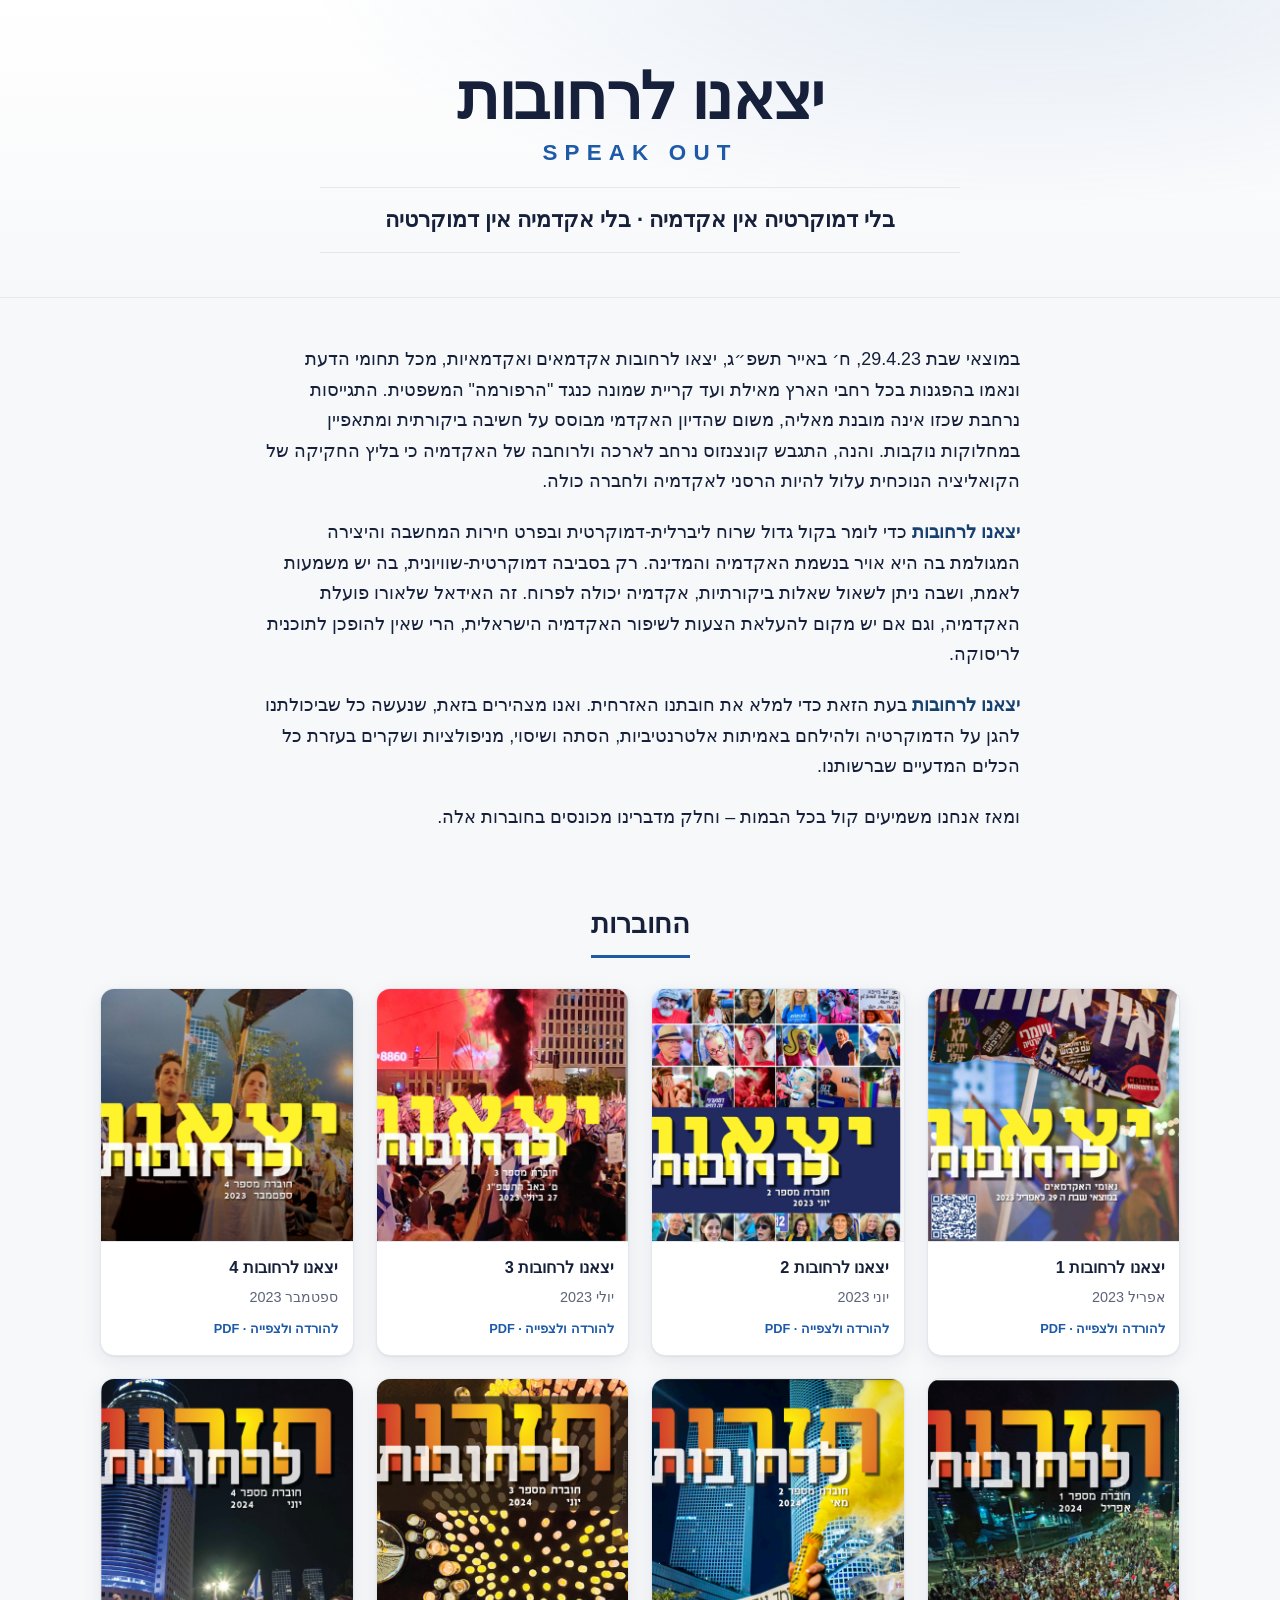
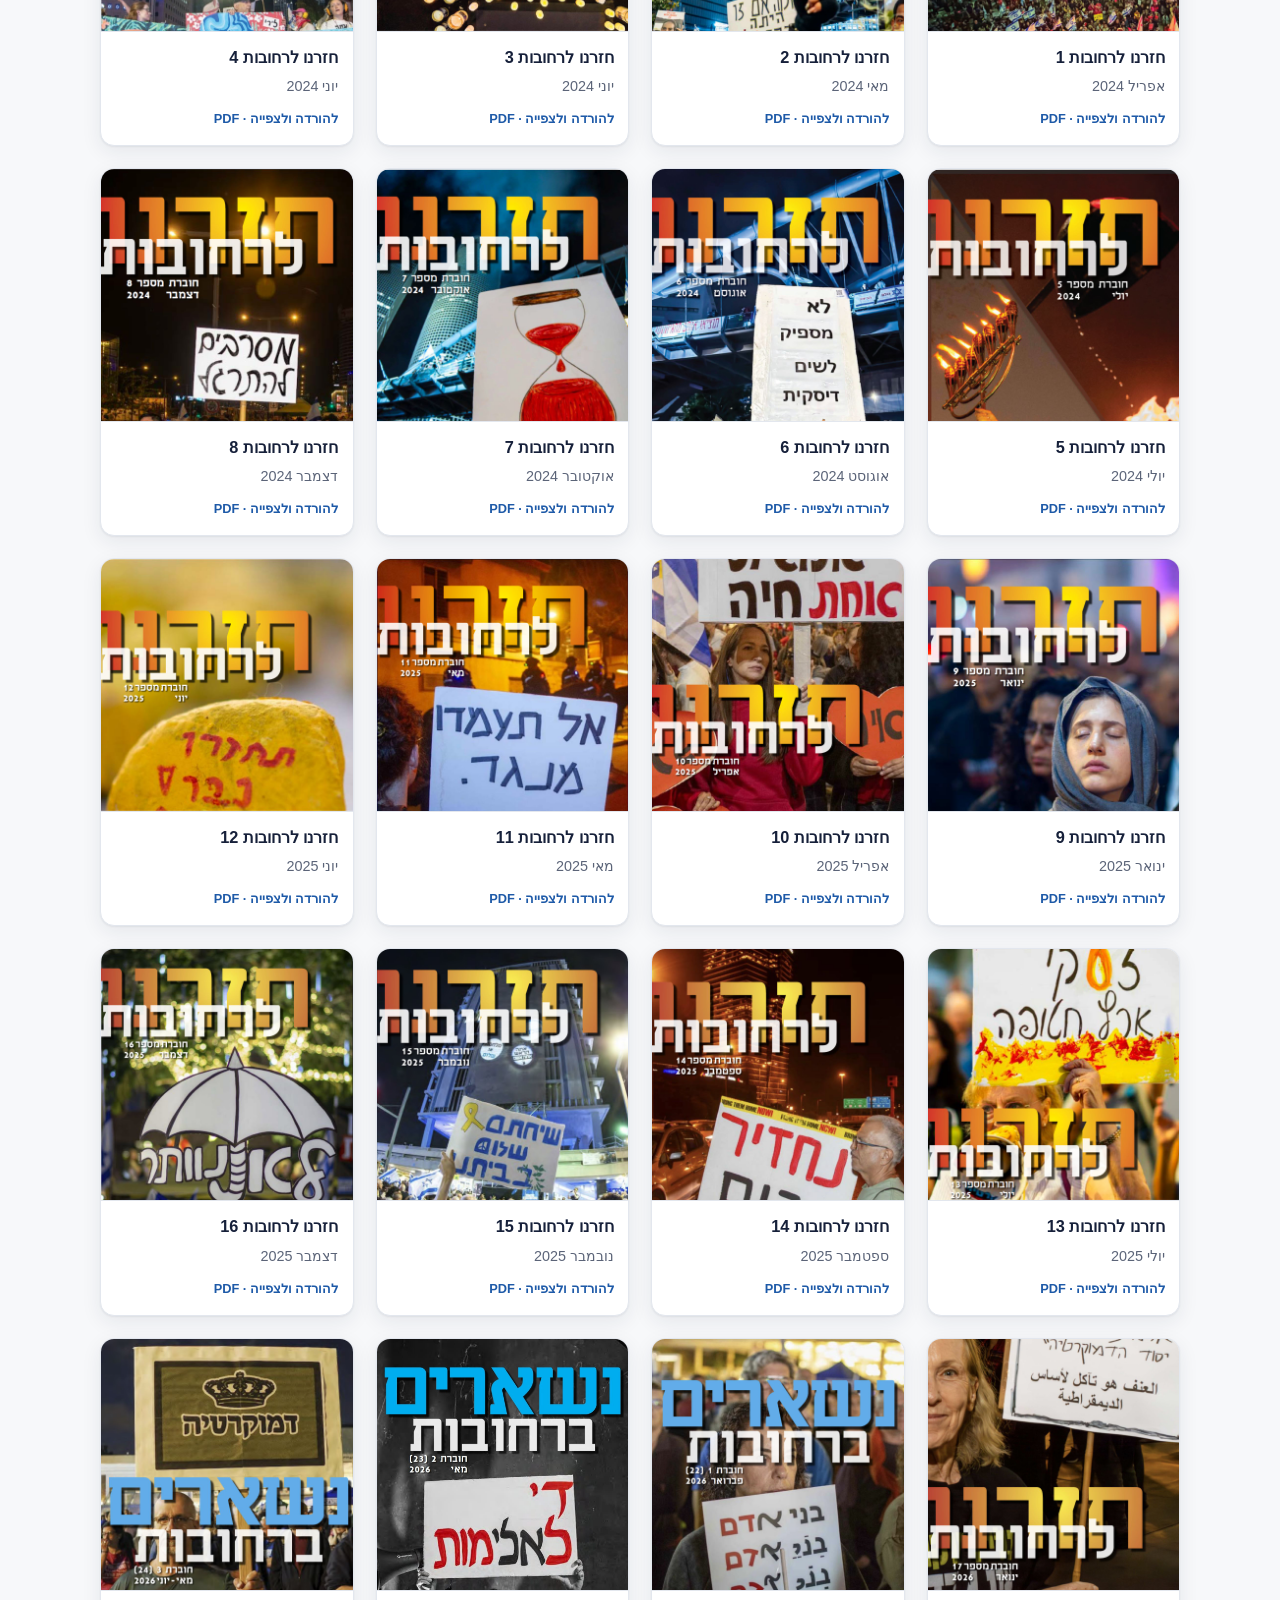
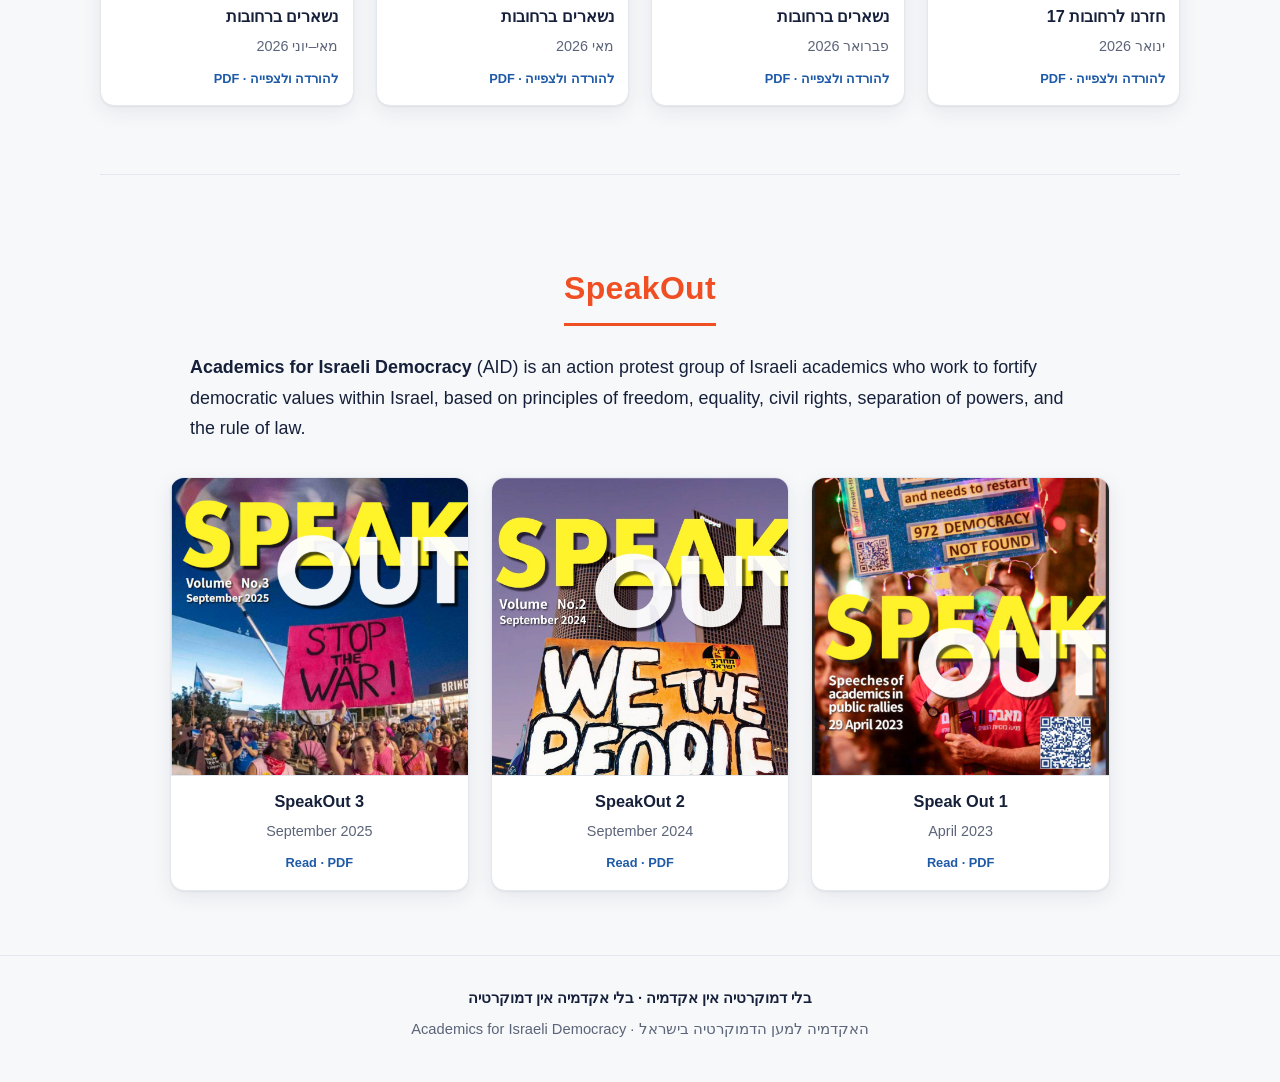
==== index.html @ 0a117fe9 "Move English SpeakOut editions into their own section The 3 English editions (SpeakOut 1/2/3) were m" ====
<!DOCTYPE html>
<html lang="he" dir="rtl">
<head>
<meta charset="utf-8">
<meta name="viewport" content="width=device-width, initial-scale=1">
<title>יצאנו לרחובות | SPEAK OUT</title>
<meta name="description" content="יצאנו לרחובות | SPEAK OUT — אוסף החוברות של האקדמיה למען הדמוקרטיה בישראל. אקדמאיות ואקדמאים מכל תחומי הדעת בהגנה על הדמוקרטיה.">
<meta property="og:title" content="יצאנו לרחובות | SPEAK OUT">
<meta property="og:description" content="אוסף החוברות של האקדמיה למען הדמוקרטיה בישראל.">
<meta property="og:type" content="website">
<link rel="icon" href="data:image/svg+xml,%3Csvg xmlns='http://www.w3.org/2000/svg' viewBox='0 0 100 100'%3E%3Crect width='100' height='100' rx='20' fill='%231e5aa8'/%3E%3Ctext x='50' y='72' font-size='60' text-anchor='middle' fill='white' font-family='Arial'%3E%D7%99%3C/text%3E%3C/svg%3E">
<link rel="stylesheet" href="styles.css">
</head>
<body>

  <header class="hero">
    <div class="wrap">
      <h1>יצאנו לרחובות<span class="en">SPEAK OUT</span></h1>
      <p class="motto">בלי דמוקרטיה אין אקדמיה&nbsp;·&nbsp;בלי אקדמיה אין דמוקרטיה</p>
    </div>
  </header>

  <main class="wrap">

    <section class="intro">
      <div class="col">
        <p>במוצאי שבת 29.4.23, ח׳ באייר תשפ״ג, יצאו לרחובות אקדמאים ואקדמאיות, מכל תחומי הדעת ונאמו בהפגנות בכל רחבי הארץ מאילת ועד קריית שמונה כנגד "הרפורמה" המשפטית. התגייסות נרחבת שכזו אינה מובנת מאליה, משום שהדיון האקדמי מבוסס על חשיבה ביקורתית ומתאפיין במחלוקות נוקבות. והנה, התגבש קונצנזוס נרחב לארכה ולרוחבה של האקדמיה כי בליץ החקיקה של הקואליציה הנוכחית עלול להיות הרסני לאקדמיה ולחברה כולה.</p>
        <p><strong>יצאנו לרחובות</strong> כדי לומר בקול גדול שרוח ליברלית-דמוקרטית ובפרט חירות המחשבה והיצירה המגולמת בה היא אויר בנשמת האקדמיה והמדינה. רק בסביבה דמוקרטית-שוויונית, בה יש משמעות לאמת, ושבה ניתן לשאול שאלות ביקורתיות, אקדמיה יכולה לפרוח. זה האידאל שלאורו פועלת האקדמיה, וגם אם יש מקום להעלאת הצעות לשיפור האקדמיה הישראלית, הרי שאין להופכן לתוכנית לריסוקה.</p>
        <p><strong>יצאנו לרחובות</strong> בעת הזאת כדי למלא את חובתנו האזרחית. ואנו מצהירים בזאת, שנעשה כל שביכולתנו להגן על הדמוקרטיה ולהילחם באמיתות אלטרנטיביות, הסתה ושיסוי, מניפולציות ושקרים בעזרת כל הכלים המדעיים שברשותנו.</p>
        <p>ומאז אנחנו משמיעים קול בכל הבמות – וחלק מדברינו מכונסים בחוברות אלה.</p>
      </div>
    </section>

    <div class="section-head"><h2>החוברות</h2></div>

    <section class="gallery">
      <a class="card" href="assets/pdfs/01.pdf" target="_blank" rel="noopener" aria-label="פתיחת החוברת יצאנו לרחובות 1 (אפריל 2023) בפורמט PDF">
        <img src="assets/covers/01.jpg" alt="יצאנו לרחובות 1 – אפריל 2023" loading="lazy" width="1024" height="1024">
        <div class="meta">
          <div class="title">יצאנו לרחובות 1</div>
          <div class="date">אפריל 2023</div>
          <span class="pdf-tag">להורדה ולצפייה · PDF</span>
        </div>
      </a>
      <a class="card" href="assets/pdfs/03.pdf" target="_blank" rel="noopener" aria-label="פתיחת החוברת יצאנו לרחובות 2 (יוני 2023) בפורמט PDF">
        <img src="assets/covers/03.jpg" alt="יצאנו לרחובות 2 – יוני 2023" loading="lazy" width="1024" height="1024">
        <div class="meta">
          <div class="title">יצאנו לרחובות 2</div>
          <div class="date">יוני 2023</div>
          <span class="pdf-tag">להורדה ולצפייה · PDF</span>
        </div>
      </a>
      <a class="card" href="assets/pdfs/04.pdf" target="_blank" rel="noopener" aria-label="פתיחת החוברת יצאנו לרחובות 3 (יולי 2023) בפורמט PDF">
        <img src="assets/covers/04.jpg" alt="יצאנו לרחובות 3 – יולי 2023" loading="lazy" width="1024" height="1024">
        <div class="meta">
          <div class="title">יצאנו לרחובות 3</div>
          <div class="date">יולי 2023</div>
          <span class="pdf-tag">להורדה ולצפייה · PDF</span>
        </div>
      </a>
      <a class="card" href="assets/pdfs/05.pdf" target="_blank" rel="noopener" aria-label="פתיחת החוברת יצאנו לרחובות 4 (ספטמבר 2023) בפורמט PDF">
        <img src="assets/covers/05.jpg" alt="יצאנו לרחובות 4 – ספטמבר 2023" loading="lazy" width="1024" height="1024">
        <div class="meta">
          <div class="title">יצאנו לרחובות 4</div>
          <div class="date">ספטמבר 2023</div>
          <span class="pdf-tag">להורדה ולצפייה · PDF</span>
        </div>
      </a>
      <a class="card" href="assets/pdfs/06.pdf" target="_blank" rel="noopener" aria-label="פתיחת החוברת חזרנו לרחובות 1 (אפריל 2024) בפורמט PDF">
        <img src="assets/covers/06.jpg" alt="חזרנו לרחובות 1 – אפריל 2024" loading="lazy" width="1024" height="1024">
        <div class="meta">
          <div class="title">חזרנו לרחובות 1</div>
          <div class="date">אפריל 2024</div>
          <span class="pdf-tag">להורדה ולצפייה · PDF</span>
        </div>
      </a>
      <a class="card" href="assets/pdfs/07.pdf" target="_blank" rel="noopener" aria-label="פתיחת החוברת חזרנו לרחובות 2 (מאי 2024) בפורמט PDF">
        <img src="assets/covers/07.jpg" alt="חזרנו לרחובות 2 – מאי 2024" loading="lazy" width="1024" height="1024">
        <div class="meta">
          <div class="title">חזרנו לרחובות 2</div>
          <div class="date">מאי 2024</div>
          <span class="pdf-tag">להורדה ולצפייה · PDF</span>
        </div>
      </a>
      <a class="card" href="assets/pdfs/08.pdf" target="_blank" rel="noopener" aria-label="פתיחת החוברת חזרנו לרחובות 3 (יוני 2024) בפורמט PDF">
        <img src="assets/covers/08.jpg" alt="חזרנו לרחובות 3 – יוני 2024" loading="lazy" width="1024" height="1024">
        <div class="meta">
          <div class="title">חזרנו לרחובות 3</div>
          <div class="date">יוני 2024</div>
          <span class="pdf-tag">להורדה ולצפייה · PDF</span>
        </div>
      </a>
      <a class="card" href="assets/pdfs/09.pdf" target="_blank" rel="noopener" aria-label="פתיחת החוברת חזרנו לרחובות 4 (יוני 2024) בפורמט PDF">
        <img src="assets/covers/09.jpg" alt="חזרנו לרחובות 4 – יוני 2024" loading="lazy" width="1024" height="1024">
        <div class="meta">
          <div class="title">חזרנו לרחובות 4</div>
          <div class="date">יוני 2024</div>
          <span class="pdf-tag">להורדה ולצפייה · PDF</span>
        </div>
      </a>
      <a class="card" href="assets/pdfs/10.pdf" target="_blank" rel="noopener" aria-label="פתיחת החוברת חזרנו לרחובות 5 (יולי 2024) בפורמט PDF">
        <img src="assets/covers/10.jpg" alt="חזרנו לרחובות 5 – יולי 2024" loading="lazy" width="1024" height="1024">
        <div class="meta">
          <div class="title">חזרנו לרחובות 5</div>
          <div class="date">יולי 2024</div>
          <span class="pdf-tag">להורדה ולצפייה · PDF</span>
        </div>
      </a>
      <a class="card" href="assets/pdfs/11.pdf" target="_blank" rel="noopener" aria-label="פתיחת החוברת חזרנו לרחובות 6 (אוגוסט 2024) בפורמט PDF">
        <img src="assets/covers/11.jpg" alt="חזרנו לרחובות 6 – אוגוסט 2024" loading="lazy" width="1024" height="1024">
        <div class="meta">
          <div class="title">חזרנו לרחובות 6</div>
          <div class="date">אוגוסט 2024</div>
          <span class="pdf-tag">להורדה ולצפייה · PDF</span>
        </div>
      </a>
      <a class="card" href="assets/pdfs/13.pdf" target="_blank" rel="noopener" aria-label="פתיחת החוברת חזרנו לרחובות 7 (אוקטובר 2024) בפורמט PDF">
        <img src="assets/covers/13.jpg" alt="חזרנו לרחובות 7 – אוקטובר 2024" loading="lazy" width="1024" height="1024">
        <div class="meta">
          <div class="title">חזרנו לרחובות 7</div>
          <div class="date">אוקטובר 2024</div>
          <span class="pdf-tag">להורדה ולצפייה · PDF</span>
        </div>
      </a>
      <a class="card" href="assets/pdfs/14.pdf" target="_blank" rel="noopener" aria-label="פתיחת החוברת חזרנו לרחובות 8 (דצמבר 2024) בפורמט PDF">
        <img src="assets/covers/14.jpg" alt="חזרנו לרחובות 8 – דצמבר 2024" loading="lazy" width="1024" height="1024">
        <div class="meta">
          <div class="title">חזרנו לרחובות 8</div>
          <div class="date">דצמבר 2024</div>
          <span class="pdf-tag">להורדה ולצפייה · PDF</span>
        </div>
      </a>
      <a class="card" href="assets/pdfs/15.pdf" target="_blank" rel="noopener" aria-label="פתיחת החוברת חזרנו לרחובות 9 (ינואר 2025) בפורמט PDF">
        <img src="assets/covers/15.jpg" alt="חזרנו לרחובות 9 – ינואר 2025" loading="lazy" width="1024" height="1024">
        <div class="meta">
          <div class="title">חזרנו לרחובות 9</div>
          <div class="date">ינואר 2025</div>
          <span class="pdf-tag">להורדה ולצפייה · PDF</span>
        </div>
      </a>
      <a class="card" href="assets/pdfs/16.pdf" target="_blank" rel="noopener" aria-label="פתיחת החוברת חזרנו לרחובות 10 (אפריל 2025) בפורמט PDF">
        <img src="assets/covers/16.jpg" alt="חזרנו לרחובות 10 – אפריל 2025" loading="lazy" width="1024" height="1024">
        <div class="meta">
          <div class="title">חזרנו לרחובות 10</div>
          <div class="date">אפריל 2025</div>
          <span class="pdf-tag">להורדה ולצפייה · PDF</span>
        </div>
      </a>
      <a class="card" href="assets/pdfs/17.pdf" target="_blank" rel="noopener" aria-label="פתיחת החוברת חזרנו לרחובות 11 (מאי 2025) בפורמט PDF">
        <img src="assets/covers/17.jpg" alt="חזרנו לרחובות 11 – מאי 2025" loading="lazy" width="1024" height="1024">
        <div class="meta">
          <div class="title">חזרנו לרחובות 11</div>
          <div class="date">מאי 2025</div>
          <span class="pdf-tag">להורדה ולצפייה · PDF</span>
        </div>
      </a>
      <a class="card" href="assets/pdfs/18.pdf" target="_blank" rel="noopener" aria-label="פתיחת החוברת חזרנו לרחובות 12 (יוני 2025) בפורמט PDF">
        <img src="assets/covers/18.jpg" alt="חזרנו לרחובות 12 – יוני 2025" loading="lazy" width="1024" height="1024">
        <div class="meta">
          <div class="title">חזרנו לרחובות 12</div>
          <div class="date">יוני 2025</div>
          <span class="pdf-tag">להורדה ולצפייה · PDF</span>
        </div>
      </a>
      <a class="card" href="assets/pdfs/19.pdf" target="_blank" rel="noopener" aria-label="פתיחת החוברת חזרנו לרחובות 13 (יולי 2025) בפורמט PDF">
        <img src="assets/covers/19.jpg" alt="חזרנו לרחובות 13 – יולי 2025" loading="lazy" width="1024" height="1024">
        <div class="meta">
          <div class="title">חזרנו לרחובות 13</div>
          <div class="date">יולי 2025</div>
          <span class="pdf-tag">להורדה ולצפייה · PDF</span>
        </div>
      </a>
      <a class="card" href="assets/pdfs/21.pdf" target="_blank" rel="noopener" aria-label="פתיחת החוברת חזרנו לרחובות 14 (ספטמבר 2025) בפורמט PDF">
        <img src="assets/covers/21.jpg" alt="חזרנו לרחובות 14 – ספטמבר 2025" loading="lazy" width="1024" height="1024">
        <div class="meta">
          <div class="title">חזרנו לרחובות 14</div>
          <div class="date">ספטמבר 2025</div>
          <span class="pdf-tag">להורדה ולצפייה · PDF</span>
        </div>
      </a>
      <a class="card" href="assets/pdfs/22.pdf" target="_blank" rel="noopener" aria-label="פתיחת החוברת חזרנו לרחובות 15 (נובמבר 2025) בפורמט PDF">
        <img src="assets/covers/22.jpg" alt="חזרנו לרחובות 15 – נובמבר 2025" loading="lazy" width="1024" height="1024">
        <div class="meta">
          <div class="title">חזרנו לרחובות 15</div>
          <div class="date">נובמבר 2025</div>
          <span class="pdf-tag">להורדה ולצפייה · PDF</span>
        </div>
      </a>
      <a class="card" href="assets/pdfs/23.pdf" target="_blank" rel="noopener" aria-label="פתיחת החוברת חזרנו לרחובות 16 (דצמבר 2025) בפורמט PDF">
        <img src="assets/covers/23.jpg" alt="חזרנו לרחובות 16 – דצמבר 2025" loading="lazy" width="1024" height="1024">
        <div class="meta">
          <div class="title">חזרנו לרחובות 16</div>
          <div class="date">דצמבר 2025</div>
          <span class="pdf-tag">להורדה ולצפייה · PDF</span>
        </div>
      </a>
      <a class="card" href="assets/pdfs/24.pdf" target="_blank" rel="noopener" aria-label="פתיחת החוברת חזרנו לרחובות 17 (ינואר 2026) בפורמט PDF">
        <img src="assets/covers/24.jpg" alt="חזרנו לרחובות 17 – ינואר 2026" loading="lazy" width="1024" height="1024">
        <div class="meta">
          <div class="title">חזרנו לרחובות 17</div>
          <div class="date">ינואר 2026</div>
          <span class="pdf-tag">להורדה ולצפייה · PDF</span>
        </div>
      </a>
      <a class="card" href="assets/pdfs/25.pdf" target="_blank" rel="noopener" aria-label="פתיחת החוברת נשארים ברחובות (פברואר 2026) בפורמט PDF">
        <img src="assets/covers/25.jpg" alt="נשארים ברחובות – פברואר 2026" loading="lazy" width="1024" height="1024">
        <div class="meta">
          <div class="title">נשארים ברחובות</div>
          <div class="date">פברואר 2026</div>
          <span class="pdf-tag">להורדה ולצפייה · PDF</span>
        </div>
      </a>
      <a class="card" href="assets/pdfs/26.pdf" target="_blank" rel="noopener" aria-label="פתיחת החוברת נשארים ברחובות (מאי 2026) בפורמט PDF">
        <img src="assets/covers/26.jpg" alt="נשארים ברחובות – מאי 2026" loading="lazy" width="1024" height="1024">
        <div class="meta">
          <div class="title">נשארים ברחובות</div>
          <div class="date">מאי 2026</div>
          <span class="pdf-tag">להורדה ולצפייה · PDF</span>
        </div>
      </a>
      <a class="card" href="assets/pdfs/27.pdf" target="_blank" rel="noopener" aria-label="פתיחת החוברת נשארים ברחובות (מאי–יוני 2026) בפורמט PDF">
        <img src="assets/covers/27.jpg" alt="נשארים ברחובות – מאי–יוני 2026" loading="lazy" width="1024" height="1024">
        <div class="meta">
          <div class="title">נשארים ברחובות</div>
          <div class="date">מאי–יוני 2026</div>
          <span class="pdf-tag">להורדה ולצפייה · PDF</span>
        </div>
      </a>
    </section>

    <section class="speakout" dir="ltr">
      <div class="section-head sp-head"><h2>SpeakOut</h2></div>
      <p class="sp-desc"><strong>Academics for Israeli Democracy</strong> (AID) is an action protest group of Israeli academics who work to fortify democratic values within Israel, based on principles of freedom, equality, civil rights, separation of powers, and the rule of law.</p>
      <div class="gallery sp-gallery">
      <a class="card sp-card" href="assets/pdfs/20.pdf" target="_blank" rel="noopener" aria-label="Open SpeakOut 3 (September 2025) PDF">
        <img src="assets/covers/20.jpg" alt="SpeakOut 3 – September 2025" loading="lazy" width="1024" height="1024">
        <div class="meta">
          <div class="title">SpeakOut 3</div>
          <div class="date">September 2025</div>
          <span class="pdf-tag">Read · PDF</span>
        </div>
      </a>
      <a class="card sp-card" href="assets/pdfs/12.pdf" target="_blank" rel="noopener" aria-label="Open SpeakOut 2 (September 2024) PDF">
        <img src="assets/covers/12.jpg" alt="SpeakOut 2 – September 2024" loading="lazy" width="1024" height="1024">
        <div class="meta">
          <div class="title">SpeakOut 2</div>
          <div class="date">September 2024</div>
          <span class="pdf-tag">Read · PDF</span>
        </div>
      </a>
      <a class="card sp-card" href="assets/pdfs/02.pdf" target="_blank" rel="noopener" aria-label="Open Speak Out 1 (April 2023) PDF">
        <img src="assets/covers/02.jpg" alt="Speak Out 1 – April 2023" loading="lazy" width="1024" height="1024">
        <div class="meta">
          <div class="title">Speak Out 1</div>
          <div class="date">April 2023</div>
          <span class="pdf-tag">Read · PDF</span>
        </div>
      </a>
      </div>
    </section>

  </main>

  <footer>
    <div class="wrap">
      <div class="fmotto">בלי דמוקרטיה אין אקדמיה&nbsp;·&nbsp;בלי אקדמיה אין דמוקרטיה</div>
      <div>האקדמיה למען הדמוקרטיה בישראל · Academics for Israeli Democracy</div>
    </div>
  </footer>

</body>
</html>
---- styles.css ----
:root {
  --bg: #f7f8fa;
  --surface: #ffffff;
  --text: #16203a;
  --muted: #5b6478;
  --accent: #1e5aa8;
  --accent-dark: #16406f;
  --border: #e3e7ee;
  --shadow: 0 1px 2px rgba(22, 32, 58, .06), 0 6px 20px rgba(22, 32, 58, .08);
  --shadow-hover: 0 4px 10px rgba(22, 32, 58, .12), 0 16px 40px rgba(22, 32, 58, .18);
  --maxw: 1120px;
}

@media (prefers-color-scheme: dark) {
  :root {
    --bg: #0e1320;
    --surface: #161d2e;
    --text: #e8ecf4;
    --muted: #9aa3b8;
    --accent: #5b9be8;
    --accent-dark: #3f7fca;
    --border: #26304a;
    --shadow: 0 1px 2px rgba(0, 0, 0, .3), 0 6px 20px rgba(0, 0, 0, .35);
    --shadow-hover: 0 4px 10px rgba(0, 0, 0, .4), 0 16px 40px rgba(0, 0, 0, .5);
  }
}

* { box-sizing: border-box; }

html { scroll-behavior: smooth; }

body {
  margin: 0;
  background: var(--bg);
  color: var(--text);
  font-family: "Assistant", "Heebo", "Rubik", "Segoe UI", "Arial Hebrew", Arial, sans-serif;
  line-height: 1.7;
  -webkit-font-smoothing: antialiased;
  text-rendering: optimizeLegibility;
}

.wrap { max-width: var(--maxw); margin: 0 auto; padding: 0 20px; }

/* ---------- Header ---------- */
.hero {
  background:
    radial-gradient(1200px 400px at 80% -10%, rgba(30, 90, 168, .12), transparent 60%),
    linear-gradient(180deg, var(--surface), var(--bg));
  border-bottom: 1px solid var(--border);
  padding: 64px 0 44px;
  text-align: center;
}
.hero h1 {
  margin: 0;
  font-size: clamp(2.4rem, 6vw, 4rem);
  font-weight: 800;
  letter-spacing: -0.02em;
  line-height: 1.05;
}
.hero .en {
  display: block;
  font-size: clamp(1rem, 2.4vw, 1.4rem);
  font-weight: 700;
  letter-spacing: 0.32em;
  color: var(--accent);
  margin-top: 10px;
  direction: ltr;
}
.motto {
  margin: 22px auto 0;
  max-width: 640px;
  font-size: clamp(1.05rem, 2.6vw, 1.35rem);
  font-weight: 700;
  color: var(--text);
  border-top: 1px solid var(--border);
  border-bottom: 1px solid var(--border);
  padding: 14px 0;
}

/* ---------- Intro ---------- */
.intro { padding: 46px 0 8px; }
.intro .col { max-width: 760px; margin: 0 auto; }
.intro p { margin: 0 0 1.15em; font-size: 1.12rem; }
.intro p strong { color: var(--accent-dark); }

/* ---------- Section heading ---------- */
.section-head {
  text-align: center;
  margin: 40px 0 26px;
}
.section-head h2 {
  display: inline-block;
  margin: 0;
  font-size: 1.7rem;
  font-weight: 800;
  padding-bottom: 8px;
  border-bottom: 3px solid var(--accent);
}

/* ---------- Gallery ---------- */
.gallery {
  display: grid;
  grid-template-columns: repeat(auto-fill, minmax(200px, 1fr));
  gap: 22px;
  padding: 4px 0 8px;
}
.card {
  display: flex;
  flex-direction: column;
  background: var(--surface);
  border: 1px solid var(--border);
  border-radius: 14px;
  overflow: hidden;
  box-shadow: var(--shadow);
  text-decoration: none;
  color: inherit;
  transition: transform .18s ease, box-shadow .18s ease, border-color .18s ease;
}
.card:hover, .card:focus-visible {
  transform: translateY(-4px);
  box-shadow: var(--shadow-hover);
  border-color: var(--accent);
  outline: none;
}
.card:focus-visible { outline: 3px solid var(--accent); outline-offset: 2px; }
.card img {
  width: 100%;
  height: auto;
  display: block;
  aspect-ratio: 1 / 1;
  object-fit: cover;
  background: var(--bg);
}
.card .meta {
  padding: 12px 14px 14px;
  border-top: 1px solid var(--border);
}
.card .title { font-weight: 700; font-size: 1.02rem; }
.card .date { color: var(--muted); font-size: .9rem; margin-top: 3px; }
.card .pdf-tag {
  display: inline-flex;
  align-items: center;
  gap: 5px;
  margin-top: 9px;
  font-size: .8rem;
  font-weight: 700;
  color: var(--accent);
}

/* ---------- SpeakOut (English) section ---------- */
.speakout {
  margin: 60px 0 10px;
  padding-top: 46px;
  border-top: 1px solid var(--border);
}
.sp-head h2 {
  border-bottom-color: #f04e23;
  color: #f04e23;
  font-size: 2rem;
  letter-spacing: 0.01em;
}
.sp-desc {
  max-width: 900px;
  margin: 0 auto 30px;
  font-size: 1.12rem;
  color: var(--text);
  text-align: left;
}
.sp-desc strong { font-weight: 800; }
.sp-gallery {
  grid-template-columns: repeat(auto-fit, minmax(240px, 1fr));
  max-width: 940px;
  margin: 0 auto;
}
.sp-card .meta { text-align: center; }
.sp-card .pdf-tag { justify-content: center; width: 100%; }

/* ---------- Footer ---------- */
footer {
  margin-top: 56px;
  padding: 30px 0 40px;
  border-top: 1px solid var(--border);
  text-align: center;
  color: var(--muted);
  font-size: .92rem;
}
footer .fmotto { font-weight: 700; color: var(--text); margin-bottom: 6px; }

@media (max-width: 520px) {
  .gallery { grid-template-columns: repeat(auto-fill, minmax(150px, 1fr)); gap: 16px; }
  .hero { padding: 46px 0 34px; }
  .about { padding: 24px 20px; }
}
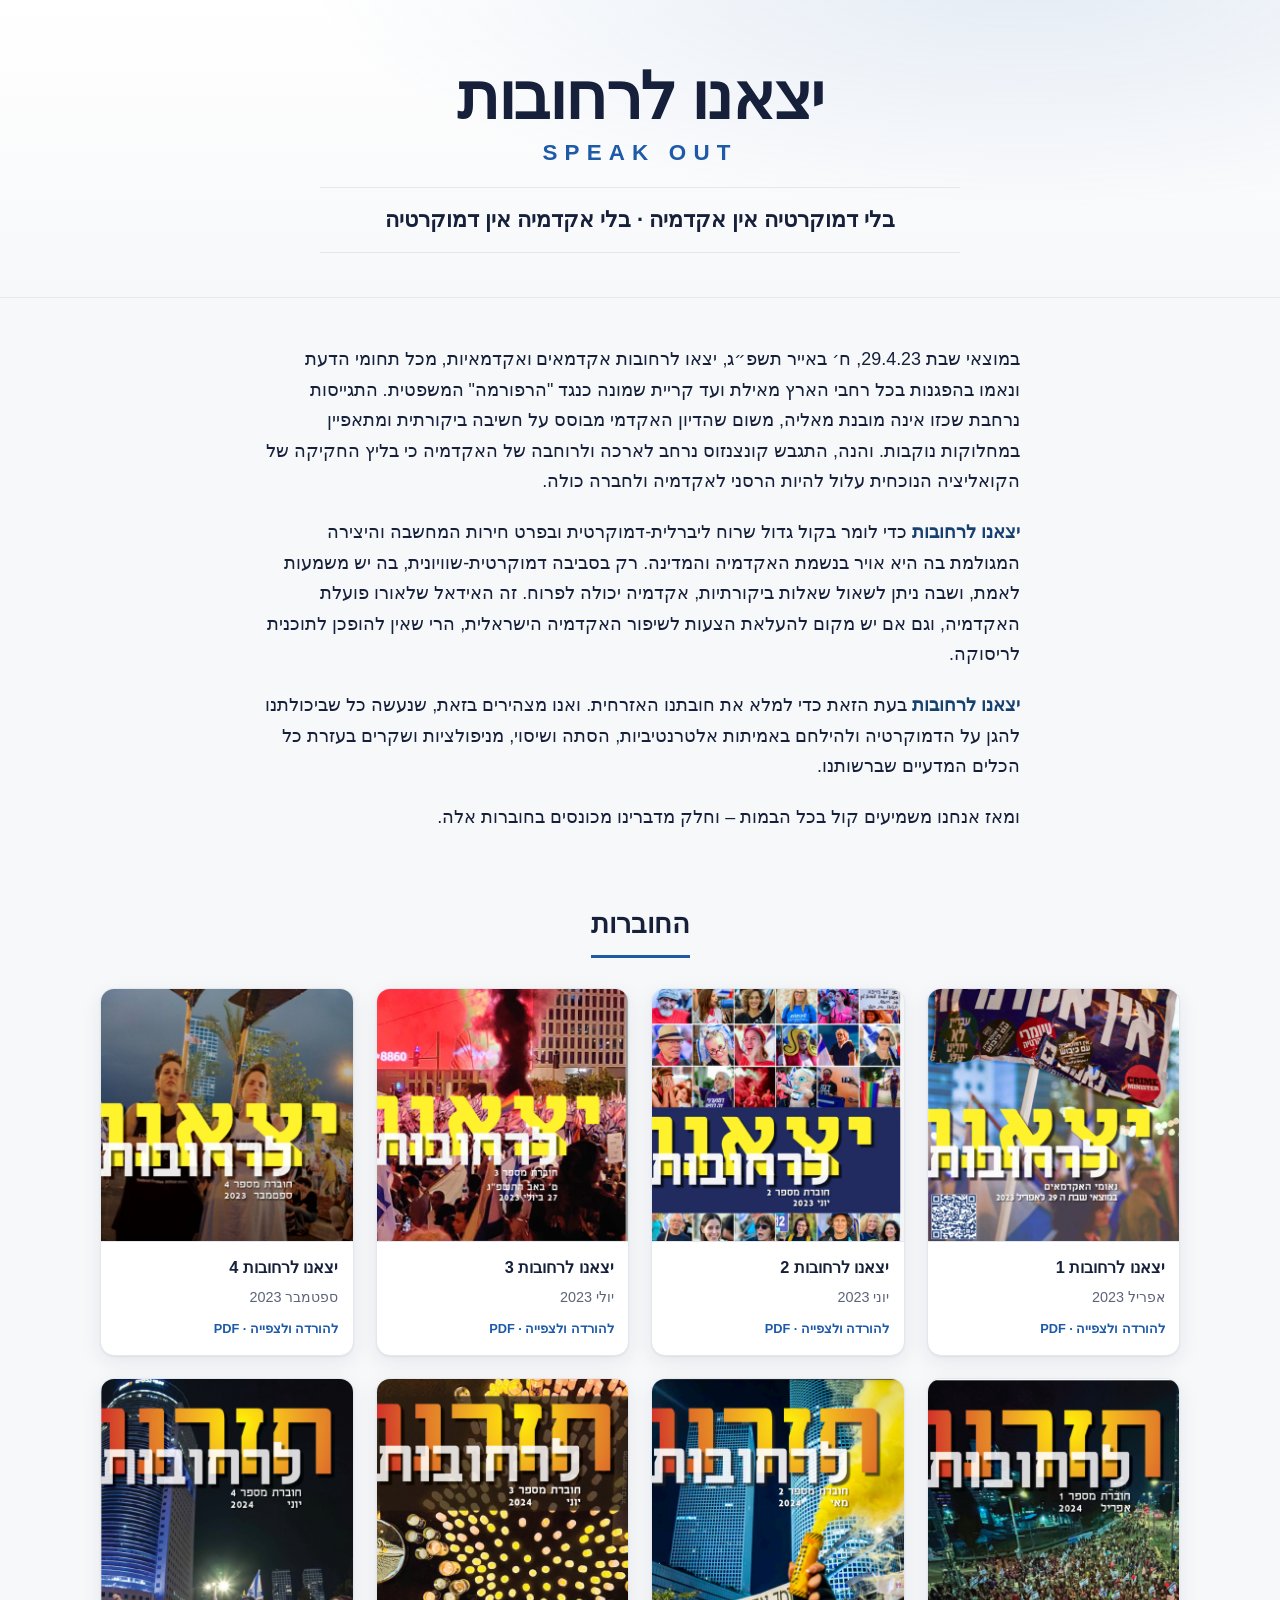
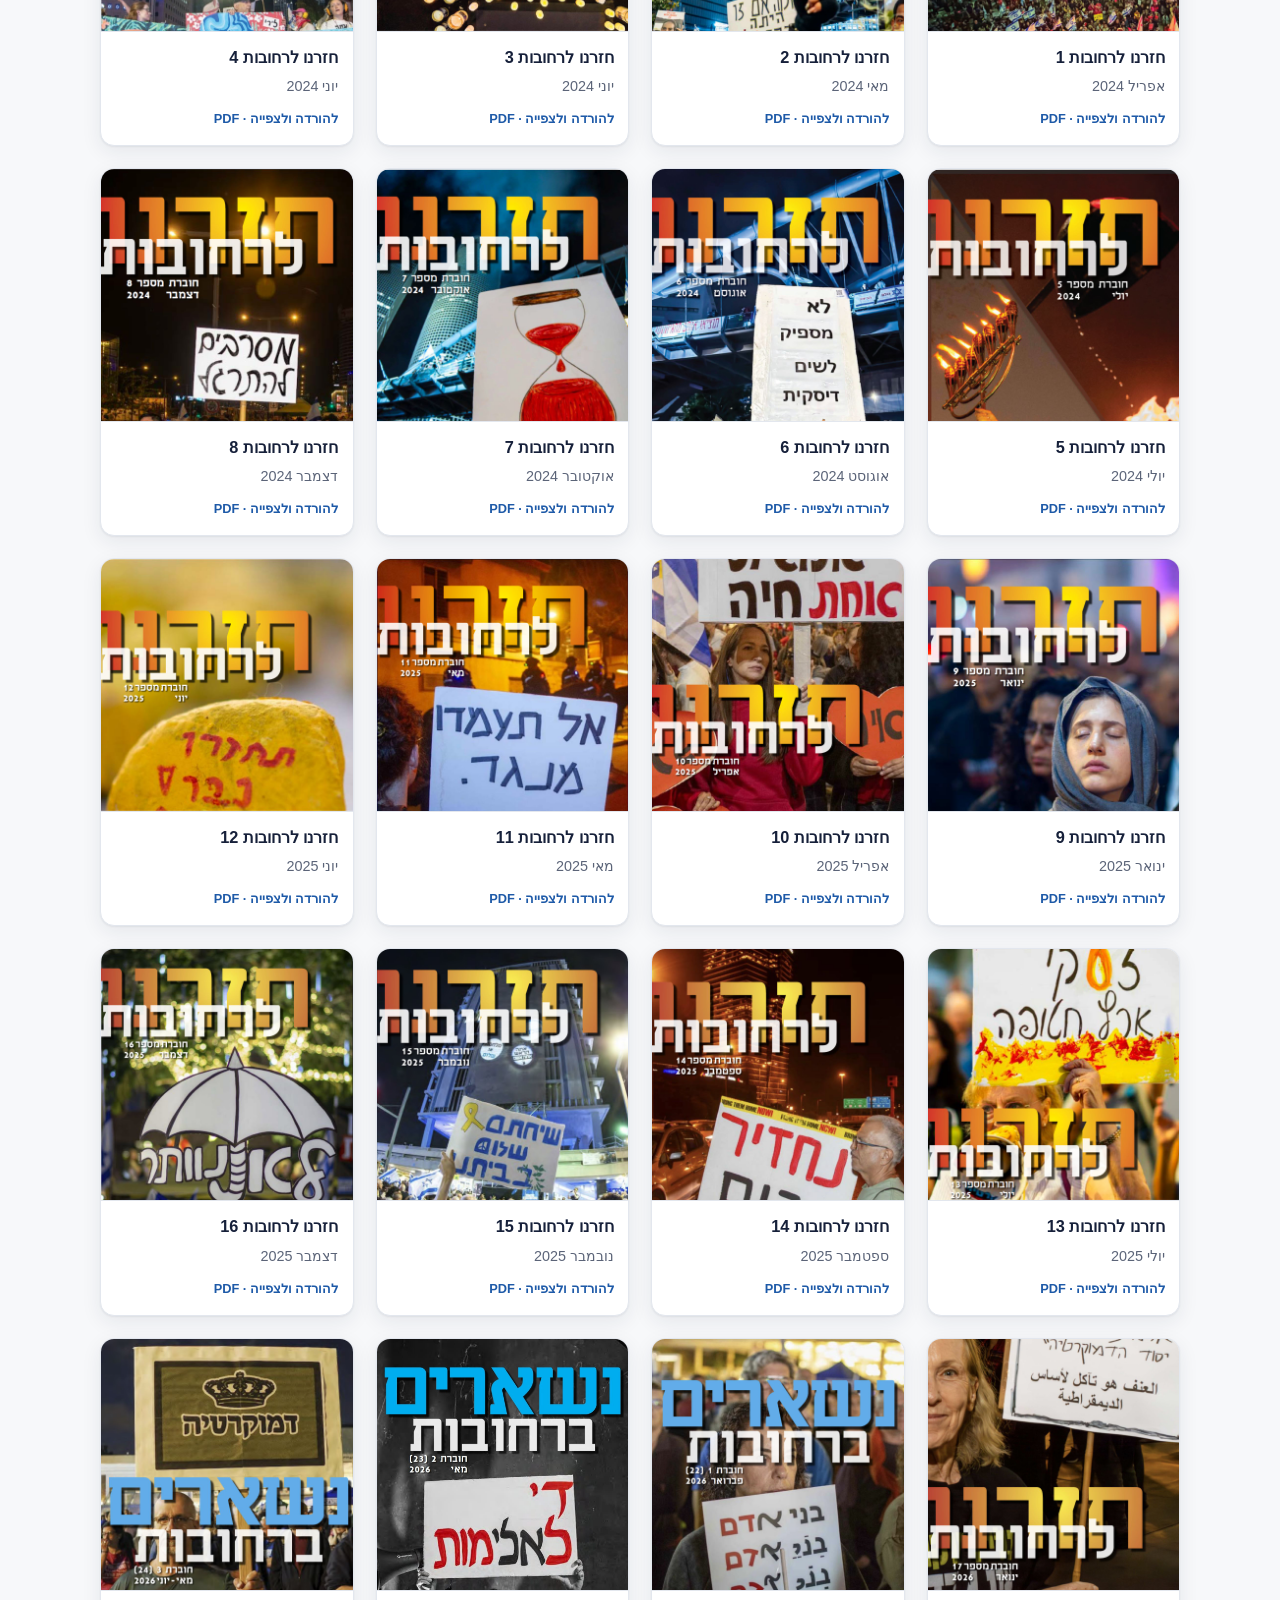
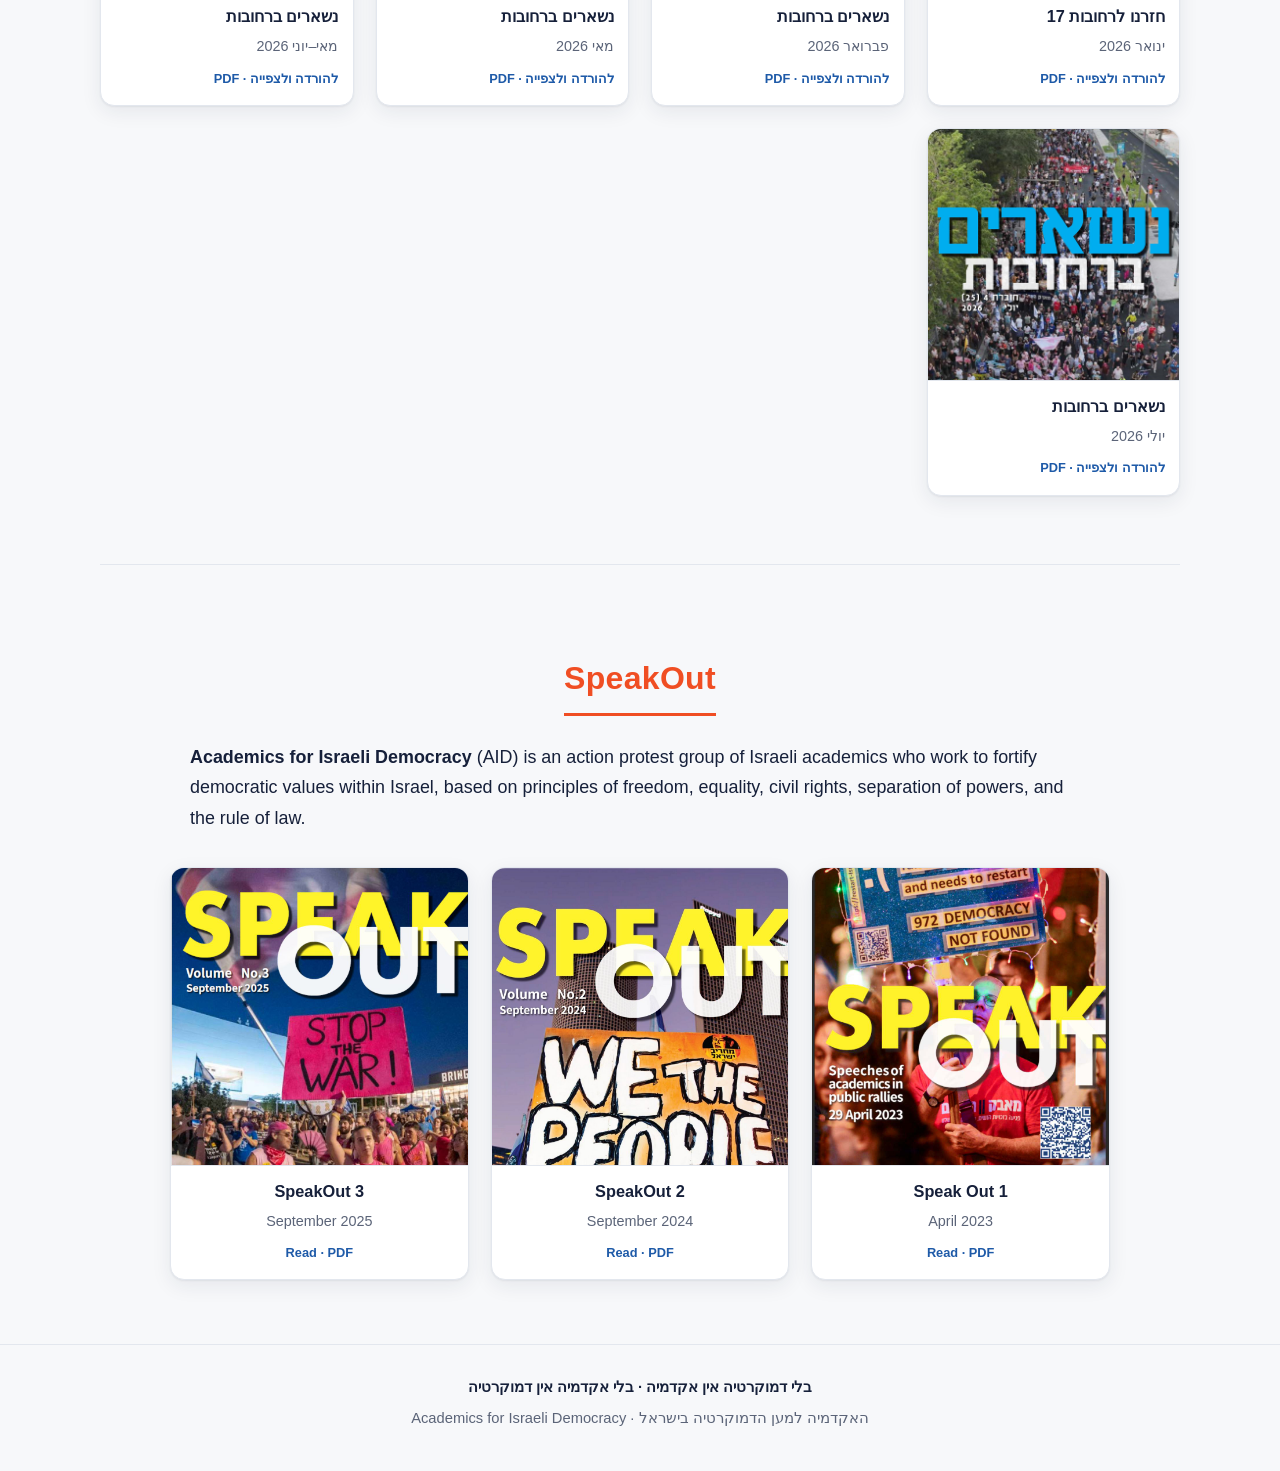
==== commit dec1ed1f: "Add booklet: נשארים ברחובות — חוברת 4 (25), יולי 2026 Cover rendered from page 1 of the PDF, centre-" ====
--- a/index.html
+++ b/index.html
@@ -226,6 +226,14 @@
           <span class="pdf-tag">להורדה ולצפייה · PDF</span>
         </div>
       </a>
+      <a class="card" href="assets/pdfs/28.pdf" target="_blank" rel="noopener" aria-label="פתיחת החוברת נשארים ברחובות (יולי 2026) בפורמט PDF">
+        <img src="assets/covers/28.jpg" alt="נשארים ברחובות – יולי 2026" loading="lazy" width="1024" height="1024">
+        <div class="meta">
+          <div class="title">נשארים ברחובות</div>
+          <div class="date">יולי 2026</div>
+          <span class="pdf-tag">להורדה ולצפייה · PDF</span>
+        </div>
+      </a>
     </section>
 
     <section class="speakout" dir="ltr">
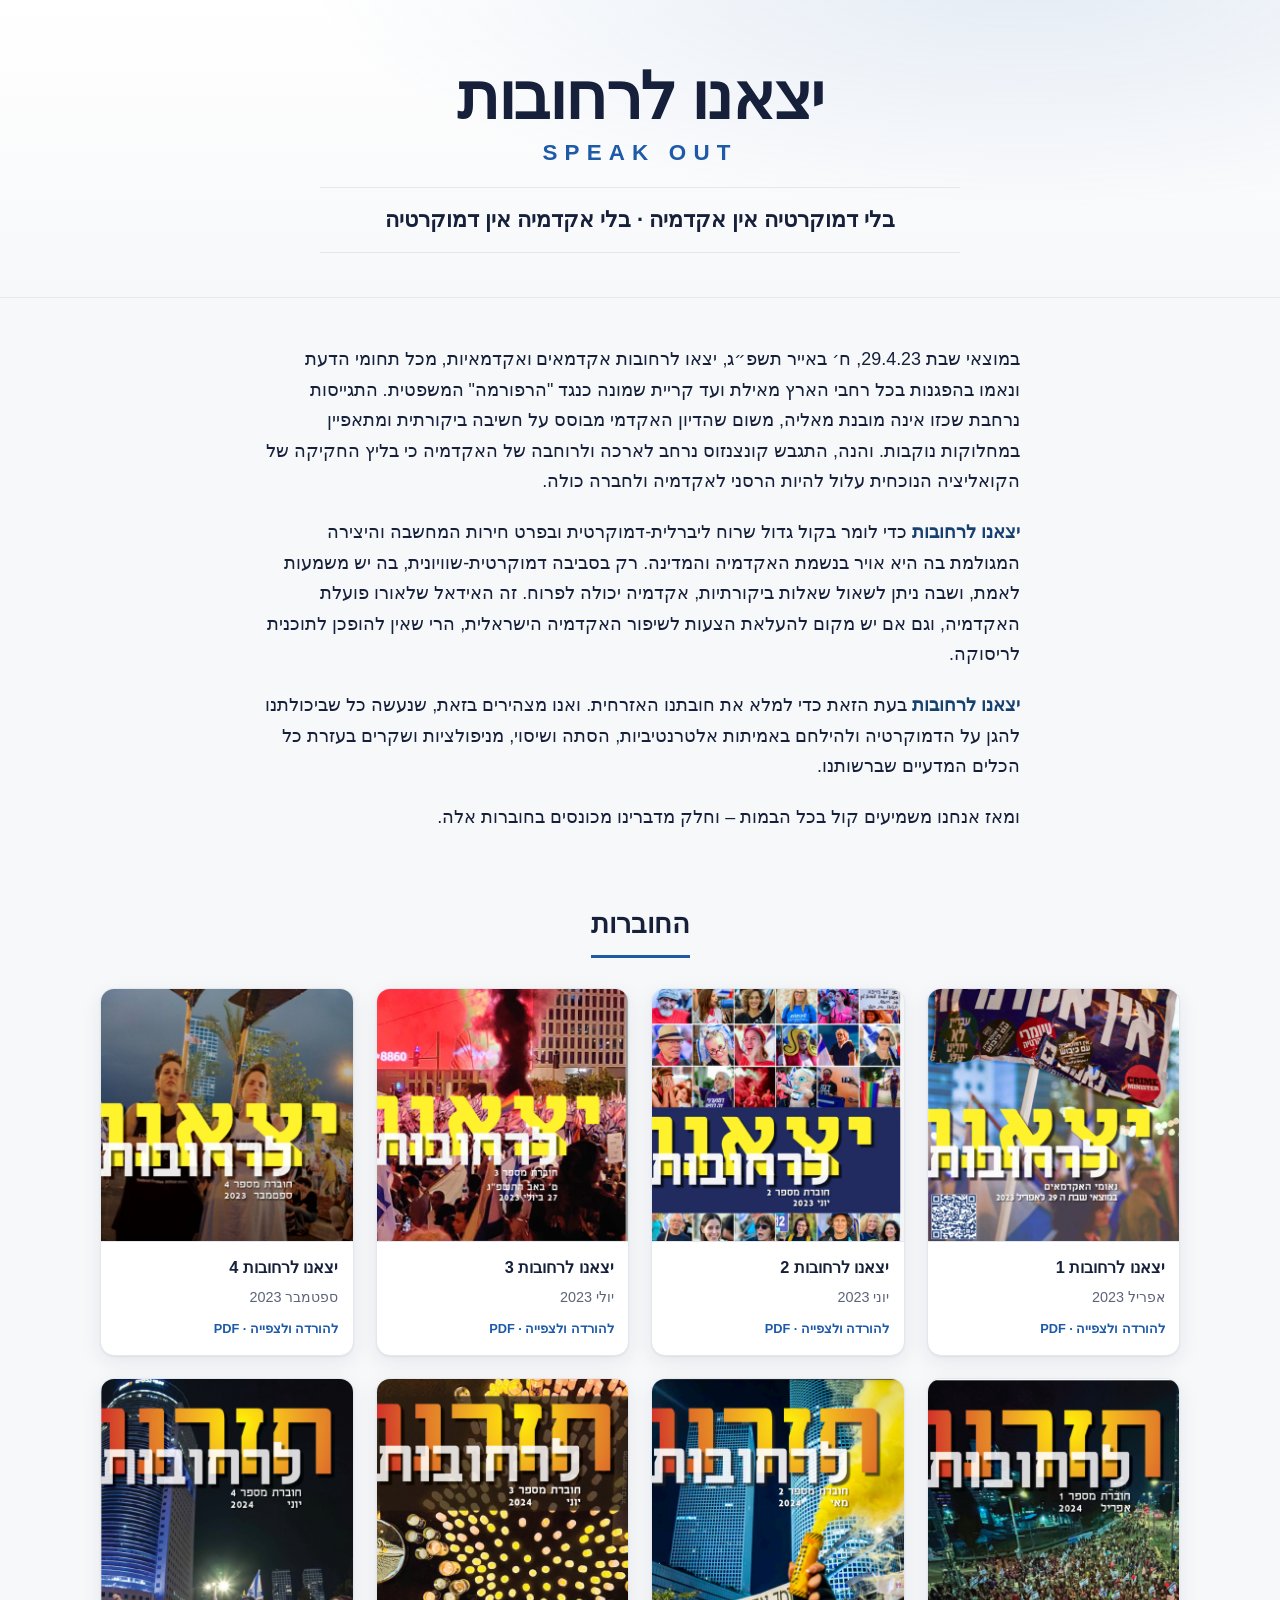
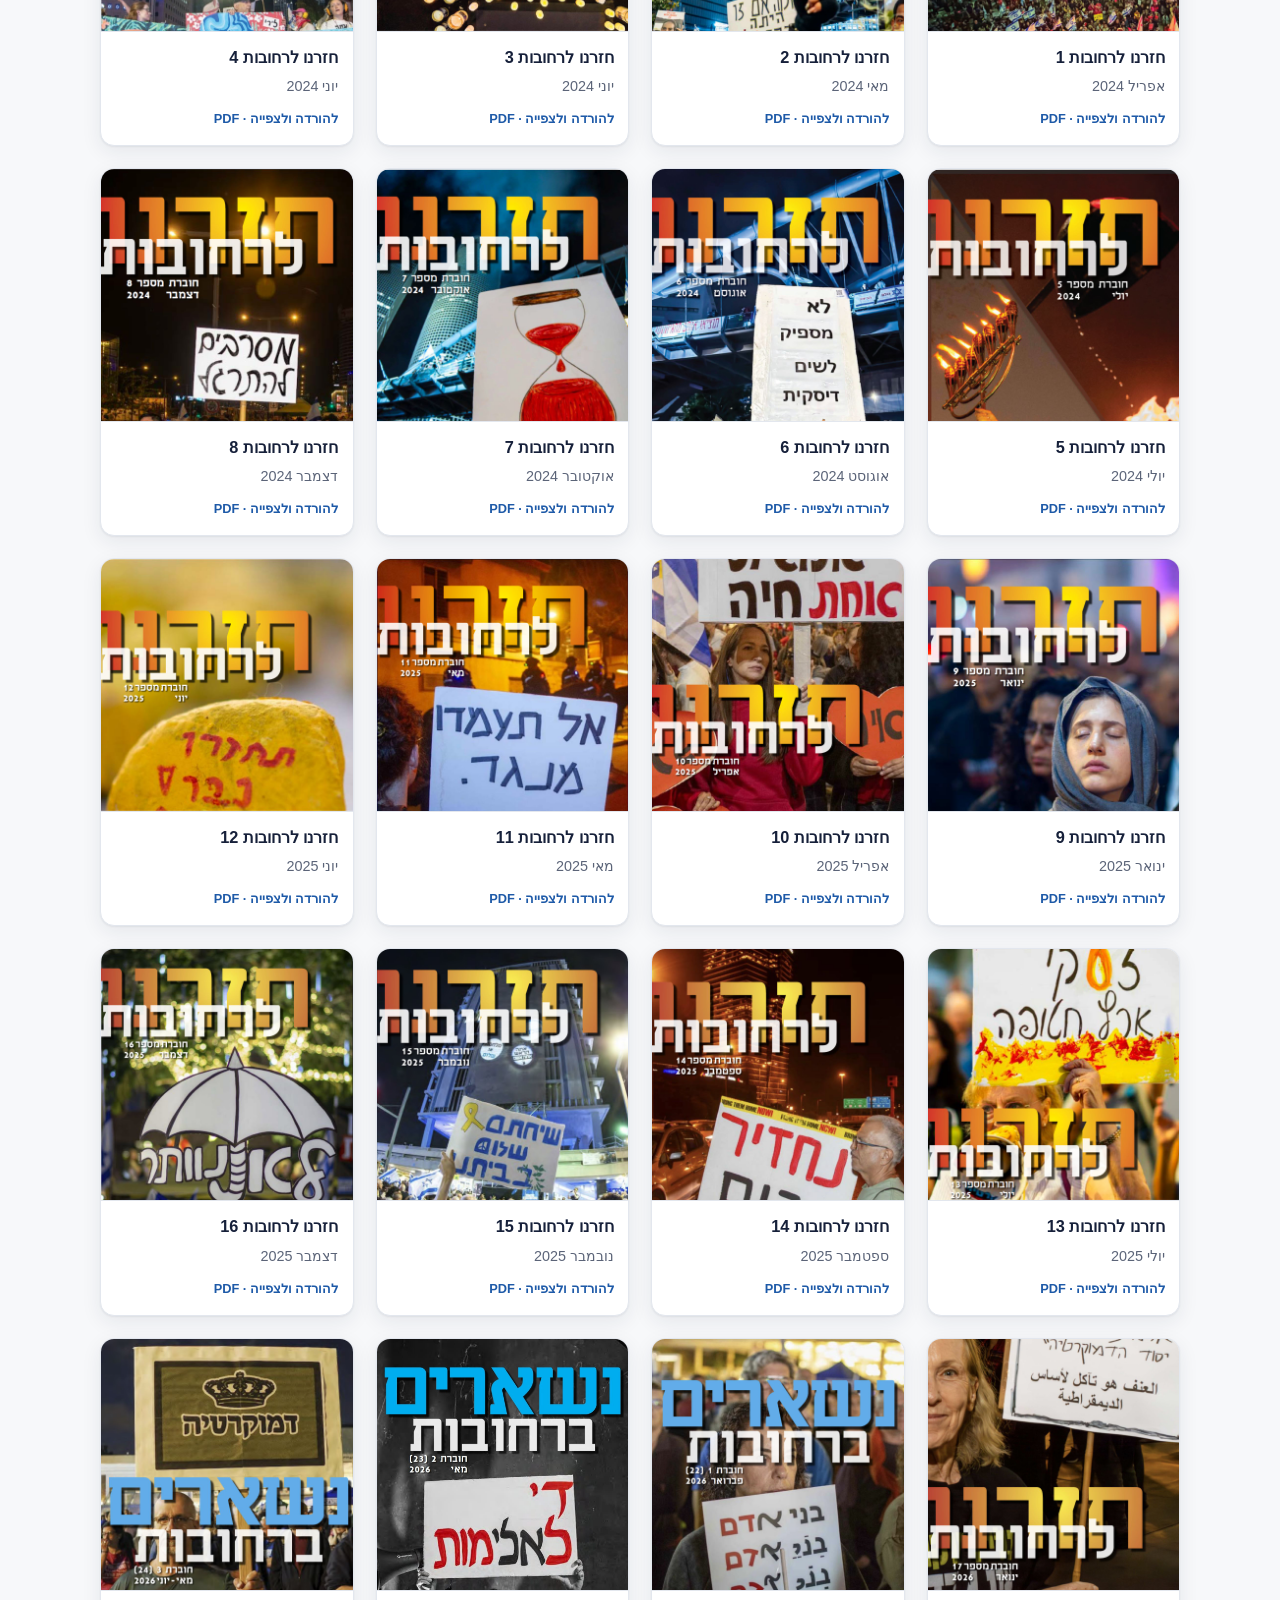
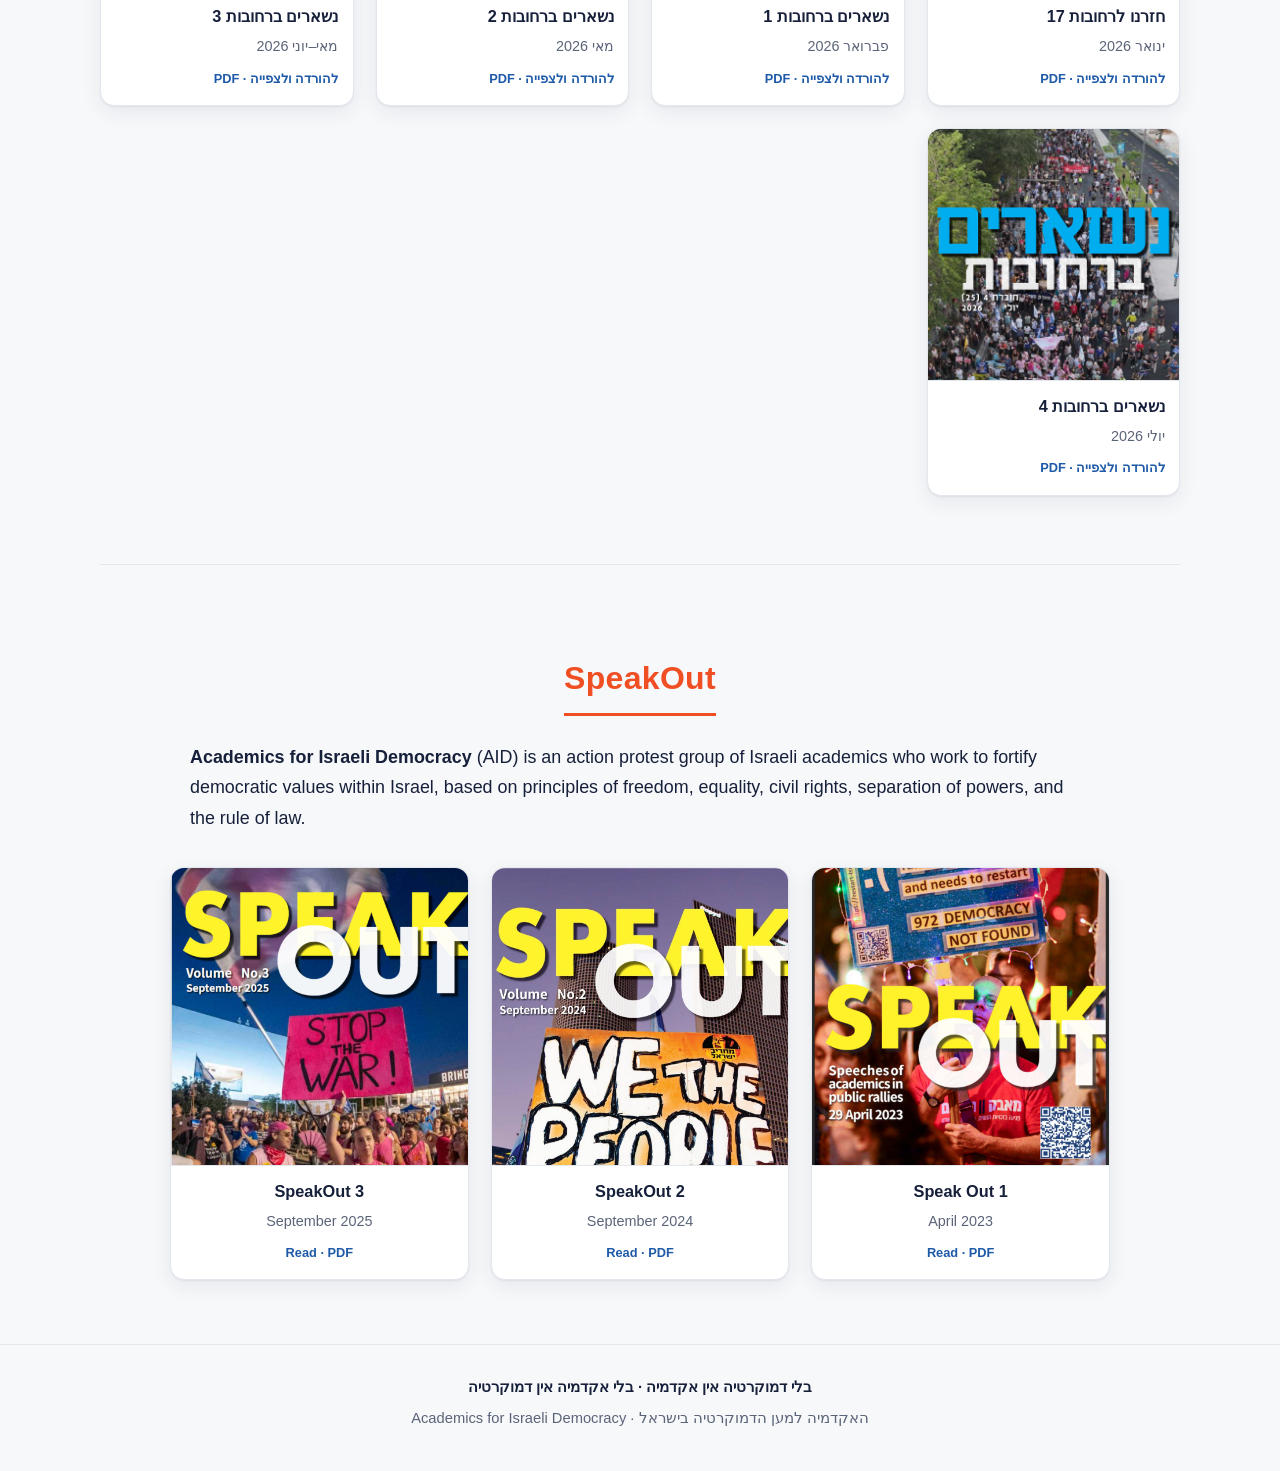
==== commit 4eafe306: "Number the נשארים ברחובות booklets 1-4 Matches the numbering already used for יצאנו לרחובות and חזרנ" ====
--- a/index.html
+++ b/index.html
@@ -202,34 +202,34 @@
           <span class="pdf-tag">להורדה ולצפייה · PDF</span>
         </div>
       </a>
-      <a class="card" href="assets/pdfs/25.pdf" target="_blank" rel="noopener" aria-label="פתיחת החוברת נשארים ברחובות (פברואר 2026) בפורמט PDF">
-        <img src="assets/covers/25.jpg" alt="נשארים ברחובות – פברואר 2026" loading="lazy" width="1024" height="1024">
-        <div class="meta">
-          <div class="title">נשארים ברחובות</div>
+      <a class="card" href="assets/pdfs/25.pdf" target="_blank" rel="noopener" aria-label="פתיחת החוברת נשארים ברחובות 1 (פברואר 2026) בפורמט PDF">
+        <img src="assets/covers/25.jpg" alt="נשארים ברחובות 1 – פברואר 2026" loading="lazy" width="1024" height="1024">
+        <div class="meta">
+          <div class="title">נשארים ברחובות 1</div>
           <div class="date">פברואר 2026</div>
           <span class="pdf-tag">להורדה ולצפייה · PDF</span>
         </div>
       </a>
-      <a class="card" href="assets/pdfs/26.pdf" target="_blank" rel="noopener" aria-label="פתיחת החוברת נשארים ברחובות (מאי 2026) בפורמט PDF">
-        <img src="assets/covers/26.jpg" alt="נשארים ברחובות – מאי 2026" loading="lazy" width="1024" height="1024">
-        <div class="meta">
-          <div class="title">נשארים ברחובות</div>
+      <a class="card" href="assets/pdfs/26.pdf" target="_blank" rel="noopener" aria-label="פתיחת החוברת נשארים ברחובות 2 (מאי 2026) בפורמט PDF">
+        <img src="assets/covers/26.jpg" alt="נשארים ברחובות 2 – מאי 2026" loading="lazy" width="1024" height="1024">
+        <div class="meta">
+          <div class="title">נשארים ברחובות 2</div>
           <div class="date">מאי 2026</div>
           <span class="pdf-tag">להורדה ולצפייה · PDF</span>
         </div>
       </a>
-      <a class="card" href="assets/pdfs/27.pdf" target="_blank" rel="noopener" aria-label="פתיחת החוברת נשארים ברחובות (מאי–יוני 2026) בפורמט PDF">
-        <img src="assets/covers/27.jpg" alt="נשארים ברחובות – מאי–יוני 2026" loading="lazy" width="1024" height="1024">
-        <div class="meta">
-          <div class="title">נשארים ברחובות</div>
+      <a class="card" href="assets/pdfs/27.pdf" target="_blank" rel="noopener" aria-label="פתיחת החוברת נשארים ברחובות 3 (מאי–יוני 2026) בפורמט PDF">
+        <img src="assets/covers/27.jpg" alt="נשארים ברחובות 3 – מאי–יוני 2026" loading="lazy" width="1024" height="1024">
+        <div class="meta">
+          <div class="title">נשארים ברחובות 3</div>
           <div class="date">מאי–יוני 2026</div>
           <span class="pdf-tag">להורדה ולצפייה · PDF</span>
         </div>
       </a>
-      <a class="card" href="assets/pdfs/28.pdf" target="_blank" rel="noopener" aria-label="פתיחת החוברת נשארים ברחובות (יולי 2026) בפורמט PDF">
-        <img src="assets/covers/28.jpg" alt="נשארים ברחובות – יולי 2026" loading="lazy" width="1024" height="1024">
-        <div class="meta">
-          <div class="title">נשארים ברחובות</div>
+      <a class="card" href="assets/pdfs/28.pdf" target="_blank" rel="noopener" aria-label="פתיחת החוברת נשארים ברחובות 4 (יולי 2026) בפורמט PDF">
+        <img src="assets/covers/28.jpg" alt="נשארים ברחובות 4 – יולי 2026" loading="lazy" width="1024" height="1024">
+        <div class="meta">
+          <div class="title">נשארים ברחובות 4</div>
           <div class="date">יולי 2026</div>
           <span class="pdf-tag">להורדה ולצפייה · PDF</span>
         </div>
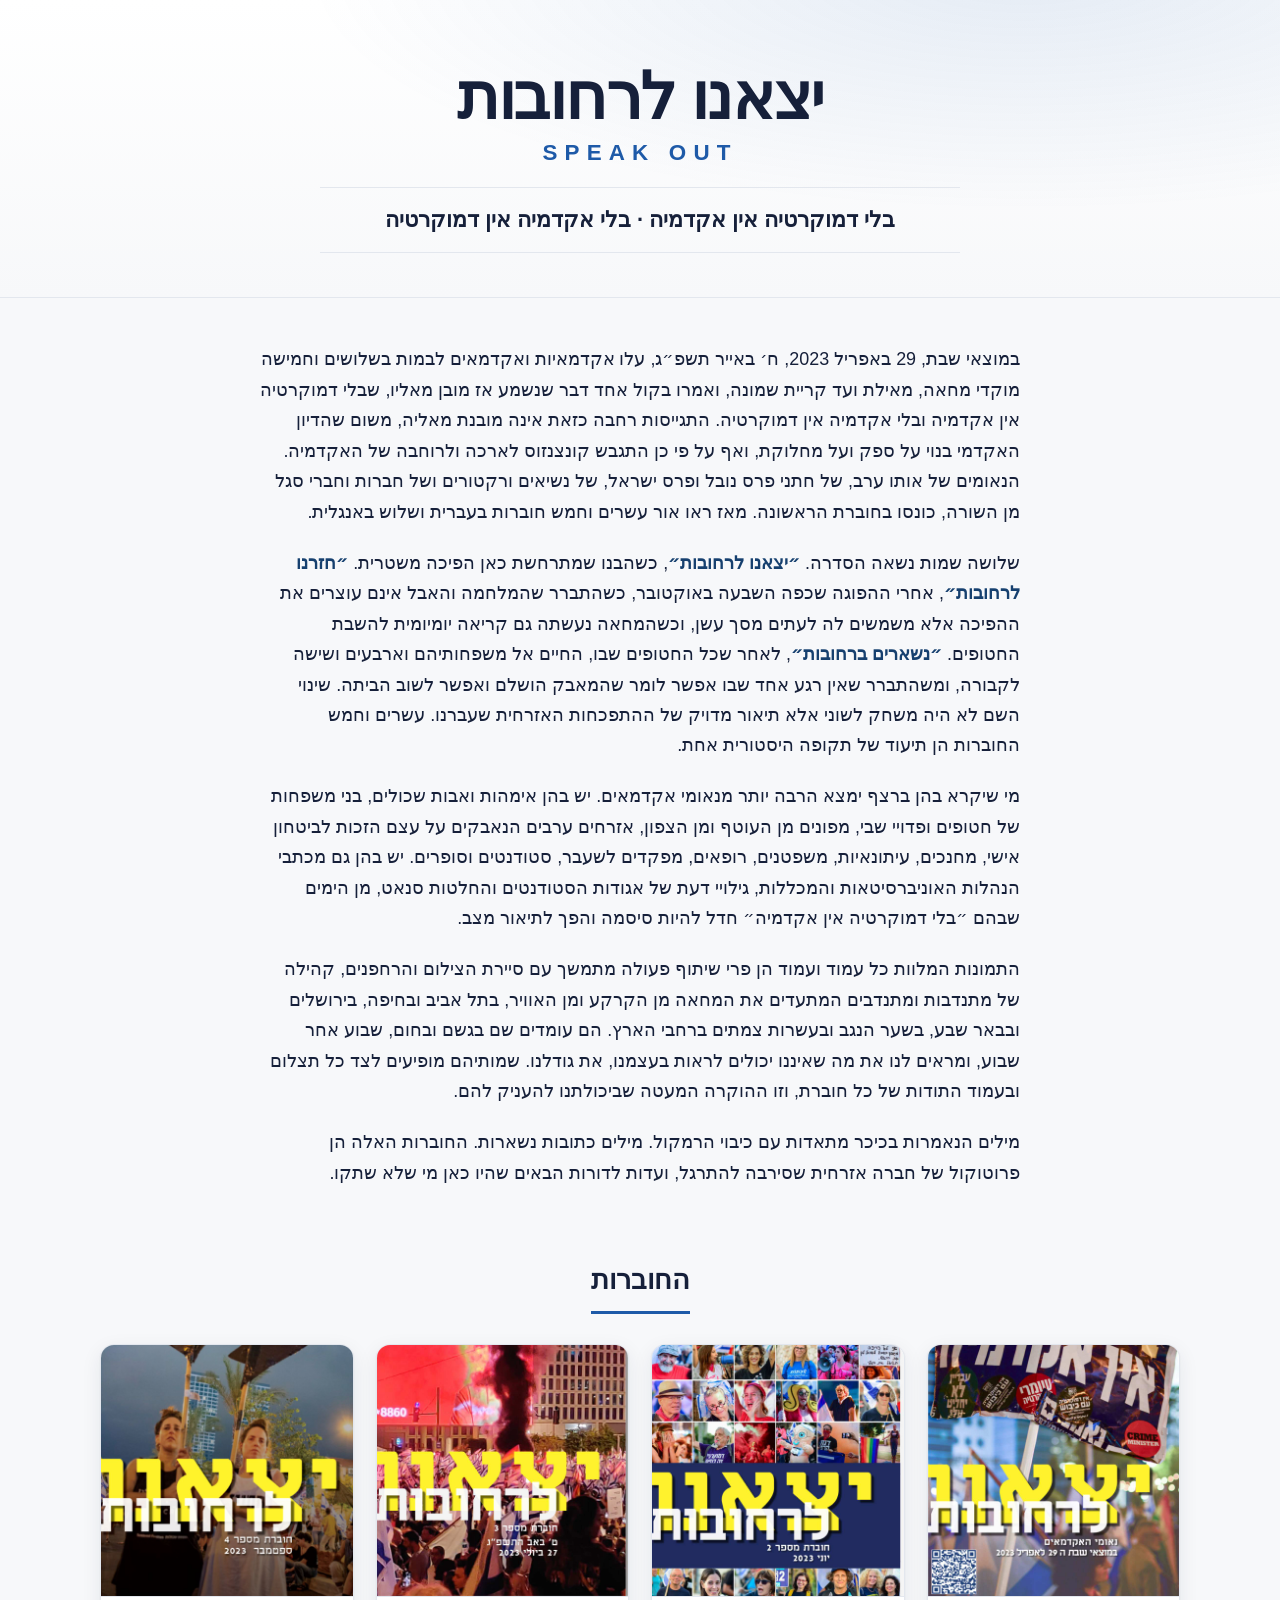
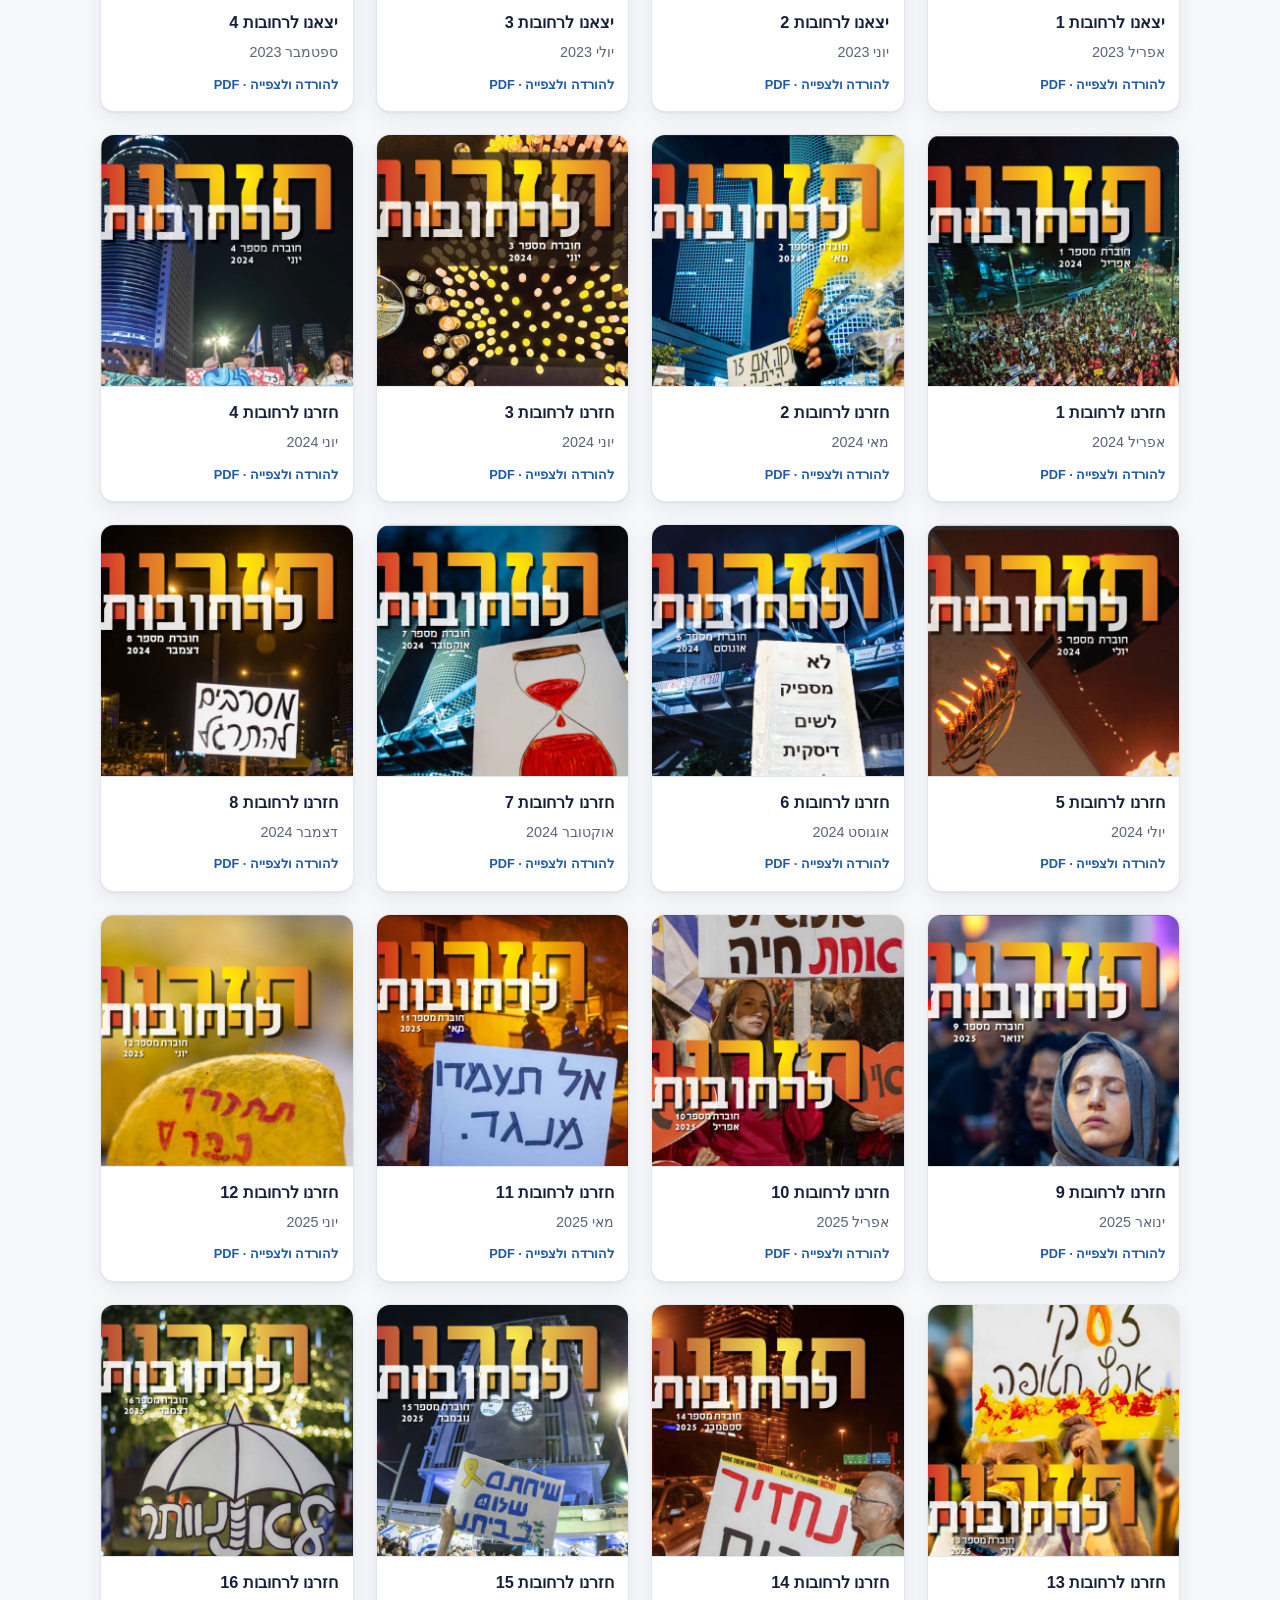
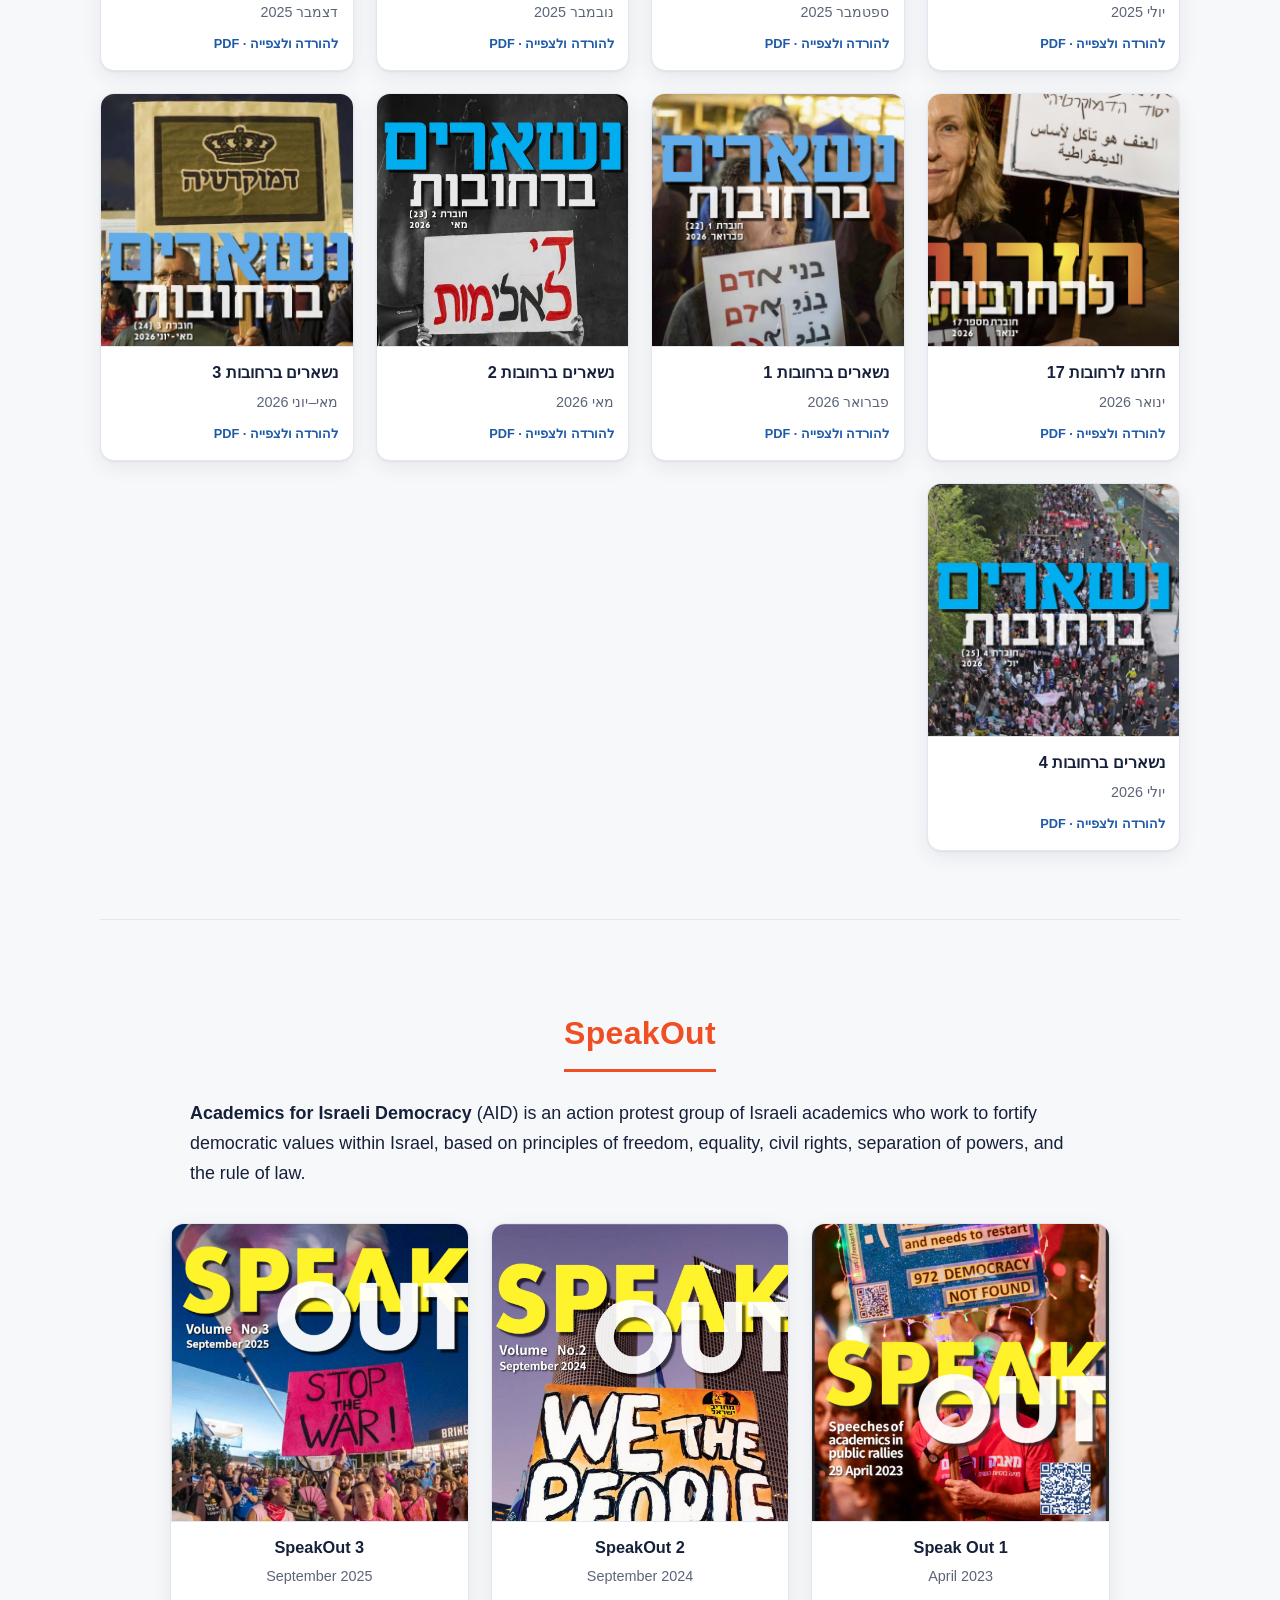
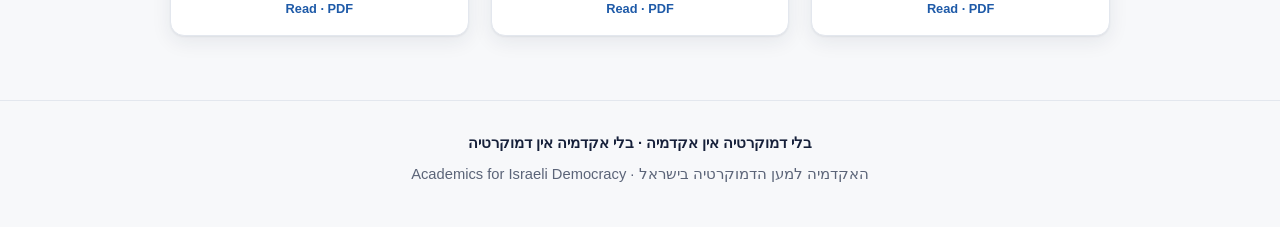
==== commit ba89d343: "Replace the intro text above the booklets New five-paragraph introduction covering the three series " ====
--- a/index.html
+++ b/index.html
@@ -24,10 +24,11 @@
 
     <section class="intro">
       <div class="col">
-        <p>במוצאי שבת 29.4.23, ח׳ באייר תשפ״ג, יצאו לרחובות אקדמאים ואקדמאיות, מכל תחומי הדעת ונאמו בהפגנות בכל רחבי הארץ מאילת ועד קריית שמונה כנגד "הרפורמה" המשפטית. התגייסות נרחבת שכזו אינה מובנת מאליה, משום שהדיון האקדמי מבוסס על חשיבה ביקורתית ומתאפיין במחלוקות נוקבות. והנה, התגבש קונצנזוס נרחב לארכה ולרוחבה של האקדמיה כי בליץ החקיקה של הקואליציה הנוכחית עלול להיות הרסני לאקדמיה ולחברה כולה.</p>
-        <p><strong>יצאנו לרחובות</strong> כדי לומר בקול גדול שרוח ליברלית-דמוקרטית ובפרט חירות המחשבה והיצירה המגולמת בה היא אויר בנשמת האקדמיה והמדינה. רק בסביבה דמוקרטית-שוויונית, בה יש משמעות לאמת, ושבה ניתן לשאול שאלות ביקורתיות, אקדמיה יכולה לפרוח. זה האידאל שלאורו פועלת האקדמיה, וגם אם יש מקום להעלאת הצעות לשיפור האקדמיה הישראלית, הרי שאין להופכן לתוכנית לריסוקה.</p>
-        <p><strong>יצאנו לרחובות</strong> בעת הזאת כדי למלא את חובתנו האזרחית. ואנו מצהירים בזאת, שנעשה כל שביכולתנו להגן על הדמוקרטיה ולהילחם באמיתות אלטרנטיביות, הסתה ושיסוי, מניפולציות ושקרים בעזרת כל הכלים המדעיים שברשותנו.</p>
-        <p>ומאז אנחנו משמיעים קול בכל הבמות – וחלק מדברינו מכונסים בחוברות אלה.</p>
+        <p>במוצאי שבת, 29 באפריל 2023, ח׳ באייר תשפ״ג, עלו אקדמאיות ואקדמאים לבמות בשלושים וחמישה מוקדי מחאה, מאילת ועד קריית שמונה, ואמרו בקול אחד דבר שנשמע אז מובן מאליו, שבלי דמוקרטיה אין אקדמיה ובלי אקדמיה אין דמוקרטיה. התגייסות רחבה כזאת אינה מובנת מאליה, משום שהדיון האקדמי בנוי על ספק ועל מחלוקת, ואף על פי כן התגבש קונצנזוס לארכה ולרוחבה של האקדמיה. הנאומים של אותו ערב, של חתני פרס נובל ופרס ישראל, של נשיאים ורקטורים ושל חברות וחברי סגל מן השורה, כונסו בחוברת הראשונה. מאז ראו אור עשרים וחמש חוברות בעברית ושלוש באנגלית.</p>
+        <p>שלושה שמות נשאה הסדרה. <strong>״יצאנו לרחובות״</strong>, כשהבנו שמתרחשת כאן הפיכה משטרית. <strong>״חזרנו לרחובות״</strong>, אחרי ההפוגה שכפה השבעה באוקטובר, כשהתברר שהמלחמה והאבל אינם עוצרים את ההפיכה אלא משמשים לה לעתים מסך עשן, וכשהמחאה נעשתה גם קריאה יומיומית להשבת החטופים. <strong>״נשארים ברחובות״</strong>, לאחר שכל החטופים שבו, החיים אל משפחותיהם וארבעים ושישה לקבורה, ומשהתברר שאין רגע אחד שבו אפשר לומר שהמאבק הושלם ואפשר לשוב הביתה. שינוי השם לא היה משחק לשוני אלא תיאור מדויק של ההתפכחות האזרחית שעברנו. עשרים וחמש החוברות הן תיעוד של תקופה היסטורית אחת.</p>
+        <p>מי שיקרא בהן ברצף ימצא הרבה יותר מנאומי אקדמאים. יש בהן אימהות ואבות שכולים, בני משפחות של חטופים ופדויי שבי, מפונים מן העוטף ומן הצפון, אזרחים ערבים הנאבקים על עצם הזכות לביטחון אישי, מחנכים, עיתונאיות, משפטנים, רופאים, מפקדים לשעבר, סטודנטים וסופרים. יש בהן גם מכתבי הנהלות האוניברסיטאות והמכללות, גילויי דעת של אגודות הסטודנטים והחלטות סנאט, מן הימים שבהם ״בלי דמוקרטיה אין אקדמיה״ חדל להיות סיסמה והפך לתיאור מצב.</p>
+        <p>התמונות המלוות כל עמוד ועמוד הן פרי שיתוף פעולה מתמשך עם סיירת הצילום והרחפנים, קהילה של מתנדבות ומתנדבים המתעדים את המחאה מן הקרקע ומן האוויר, בתל אביב ובחיפה, בירושלים ובבאר שבע, בשער הנגב ובעשרות צמתים ברחבי הארץ. הם עומדים שם בגשם ובחום, שבוע אחר שבוע, ומראים לנו את מה שאיננו יכולים לראות בעצמנו, את גודלנו. שמותיהם מופיעים לצד כל תצלום ובעמוד התודות של כל חוברת, וזו ההוקרה המעטה שביכולתנו להעניק להם.</p>
+        <p>מילים הנאמרות בכיכר מתאדות עם כיבוי הרמקול. מילים כתובות נשארות. החוברות האלה הן פרוטוקול של חברה אזרחית שסירבה להתרגל, ועדות לדורות הבאים שהיו כאן מי שלא שתקו.</p>
       </div>
     </section>
 
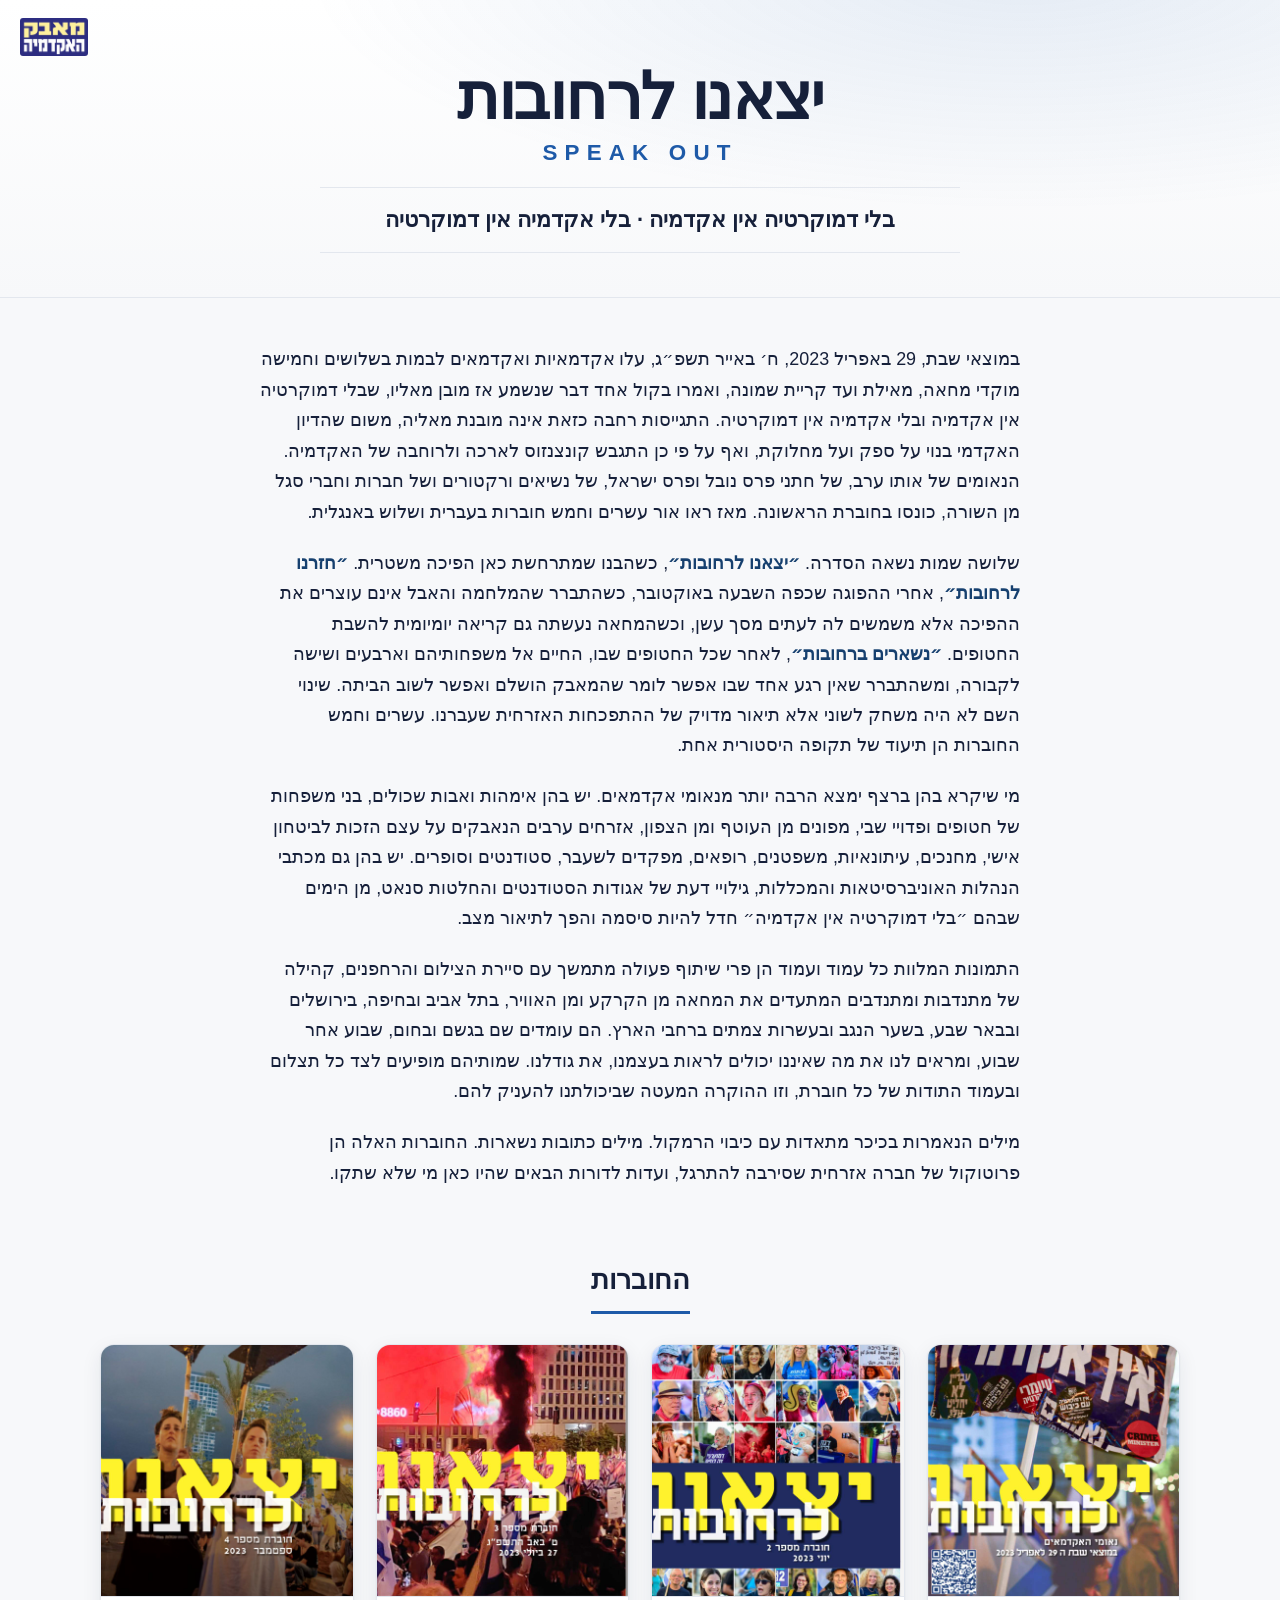
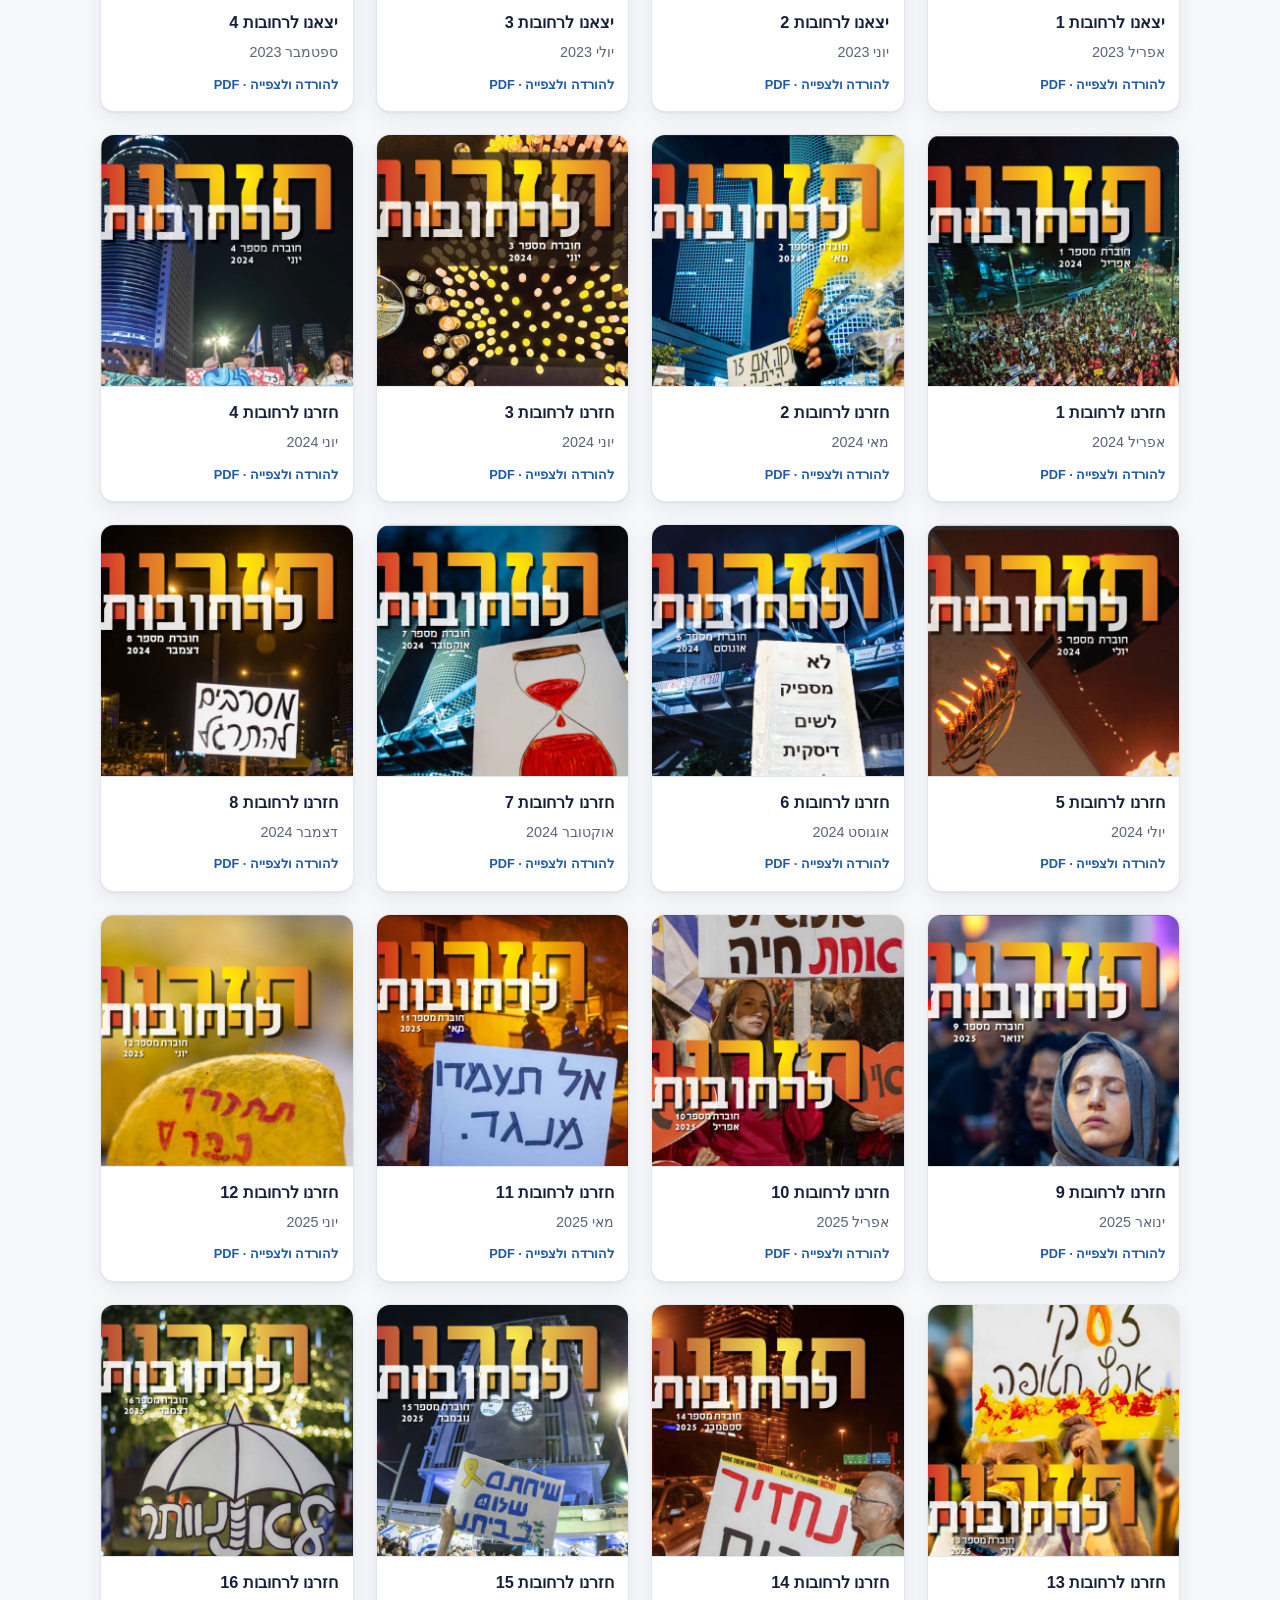
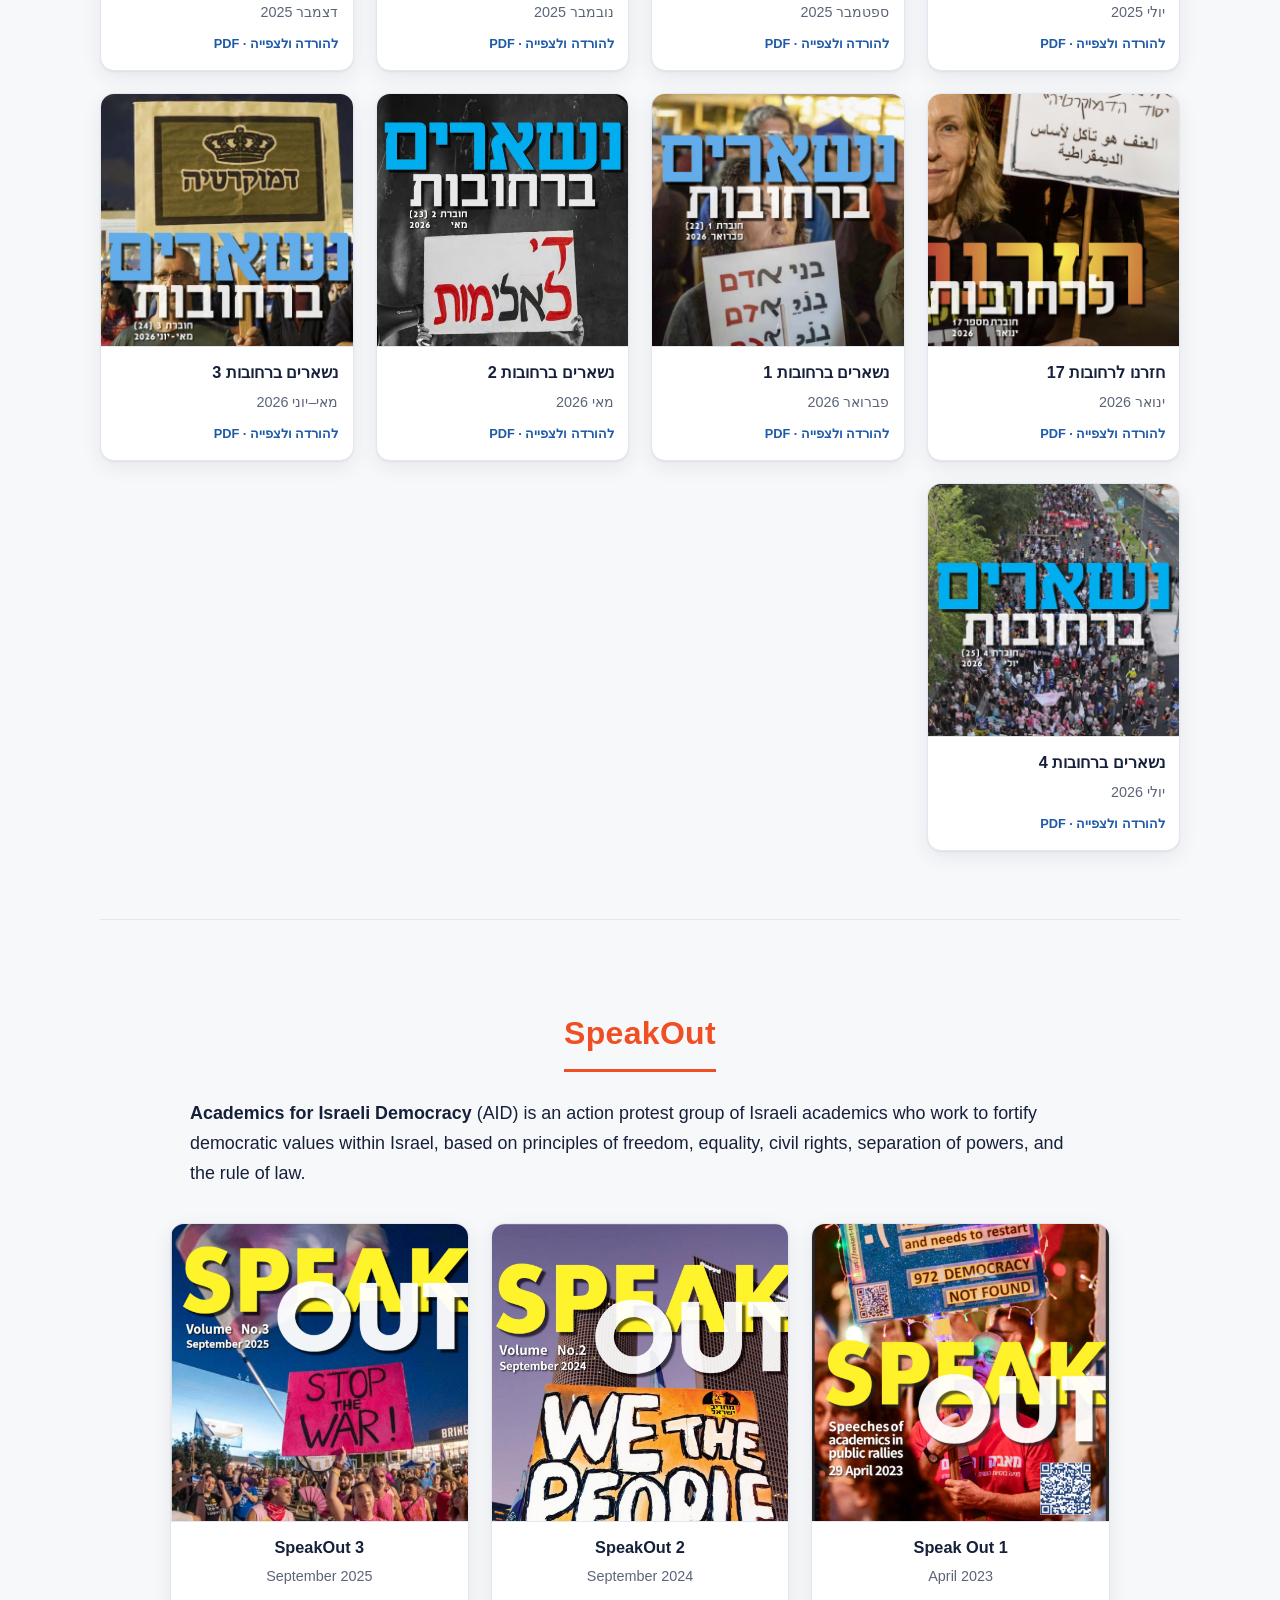
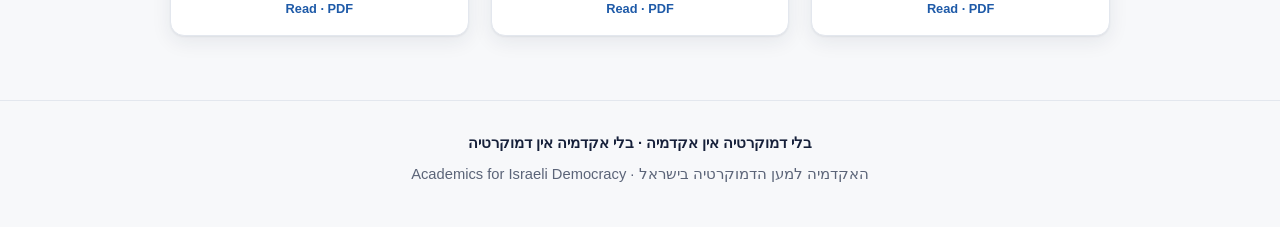
==== commit c494a112: "Add the מאבק האקדמיה logo to the top-left corner Small standing credit in the header, not a page tit" ====
--- a/index.html
+++ b/index.html
@@ -14,6 +14,7 @@
 <body>
 
   <header class="hero">
+    <img class="site-logo" src="assets/logo.png" alt="מאבק האקדמיה" width="287" height="160">
     <div class="wrap">
       <h1>יצאנו לרחובות<span class="en">SPEAK OUT</span></h1>
       <p class="motto">בלי דמוקרטיה אין אקדמיה&nbsp;·&nbsp;בלי אקדמיה אין דמוקרטיה</p>
--- a/styles.css
+++ b/styles.css
@@ -43,6 +43,7 @@
 
 /* ---------- Header ---------- */
 .hero {
+  position: relative;
   background:
     radial-gradient(1200px 400px at 80% -10%, rgba(30, 90, 168, .12), transparent 60%),
     linear-gradient(180deg, var(--surface), var(--bg));
@@ -50,6 +51,19 @@
   padding: 64px 0 44px;
   text-align: center;
 }
+/* Small standing credit in the top-left corner — deliberately quiet,
+   it is not the page title. */
+.site-logo {
+  position: absolute;
+  top: 18px;
+  left: 20px;
+  height: 38px;
+  width: auto;
+  border-radius: 3px;
+  opacity: .82;
+  transition: opacity .18s ease;
+}
+.site-logo:hover { opacity: 1; }
 .hero h1 {
   margin: 0;
   font-size: clamp(2.4rem, 6vw, 4rem);
@@ -188,6 +202,8 @@
 
 @media (max-width: 520px) {
   .gallery { grid-template-columns: repeat(auto-fill, minmax(150px, 1fr)); gap: 16px; }
-  .hero { padding: 46px 0 34px; }
+  .hero { padding: 58px 0 34px; }
   .about { padding: 24px 20px; }
-}
+  /* Smaller, tucked closer to the corner so it clears the title. */
+  .site-logo { height: 26px; top: 12px; left: 12px; }
+}
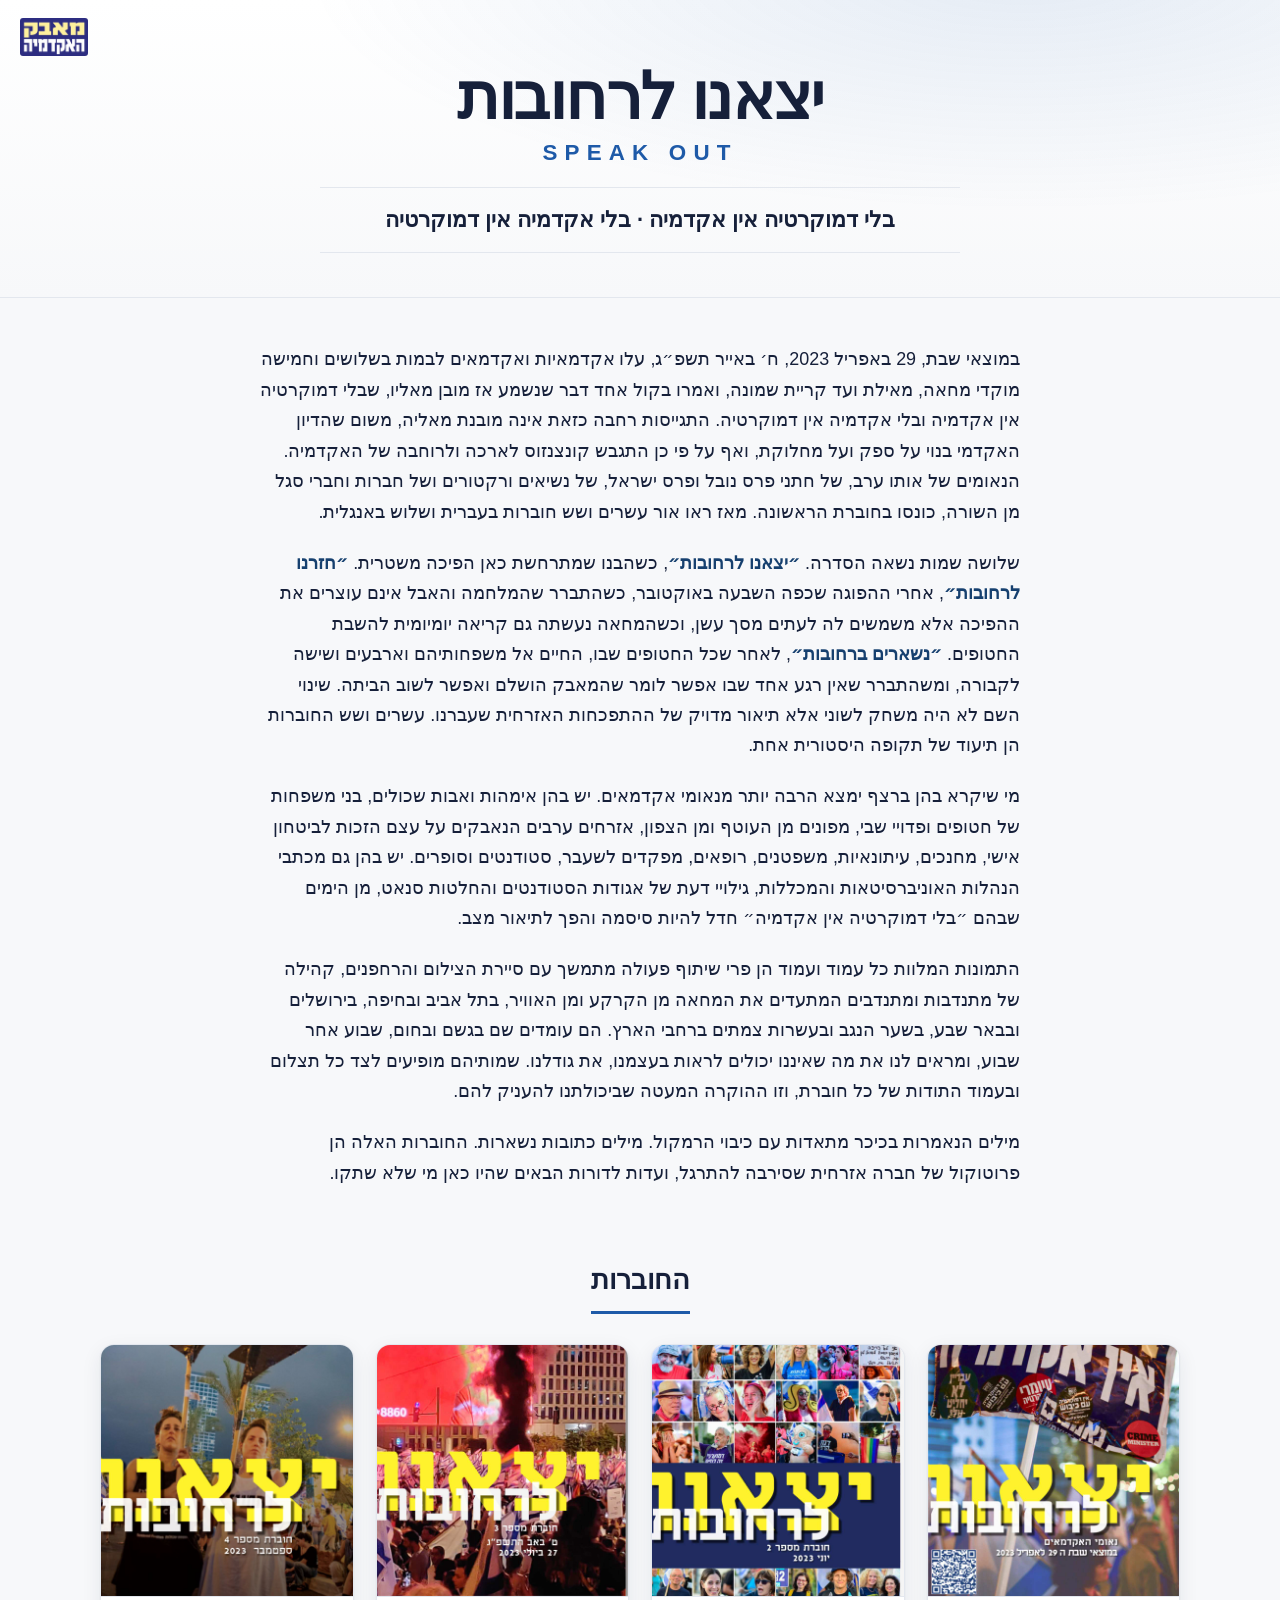
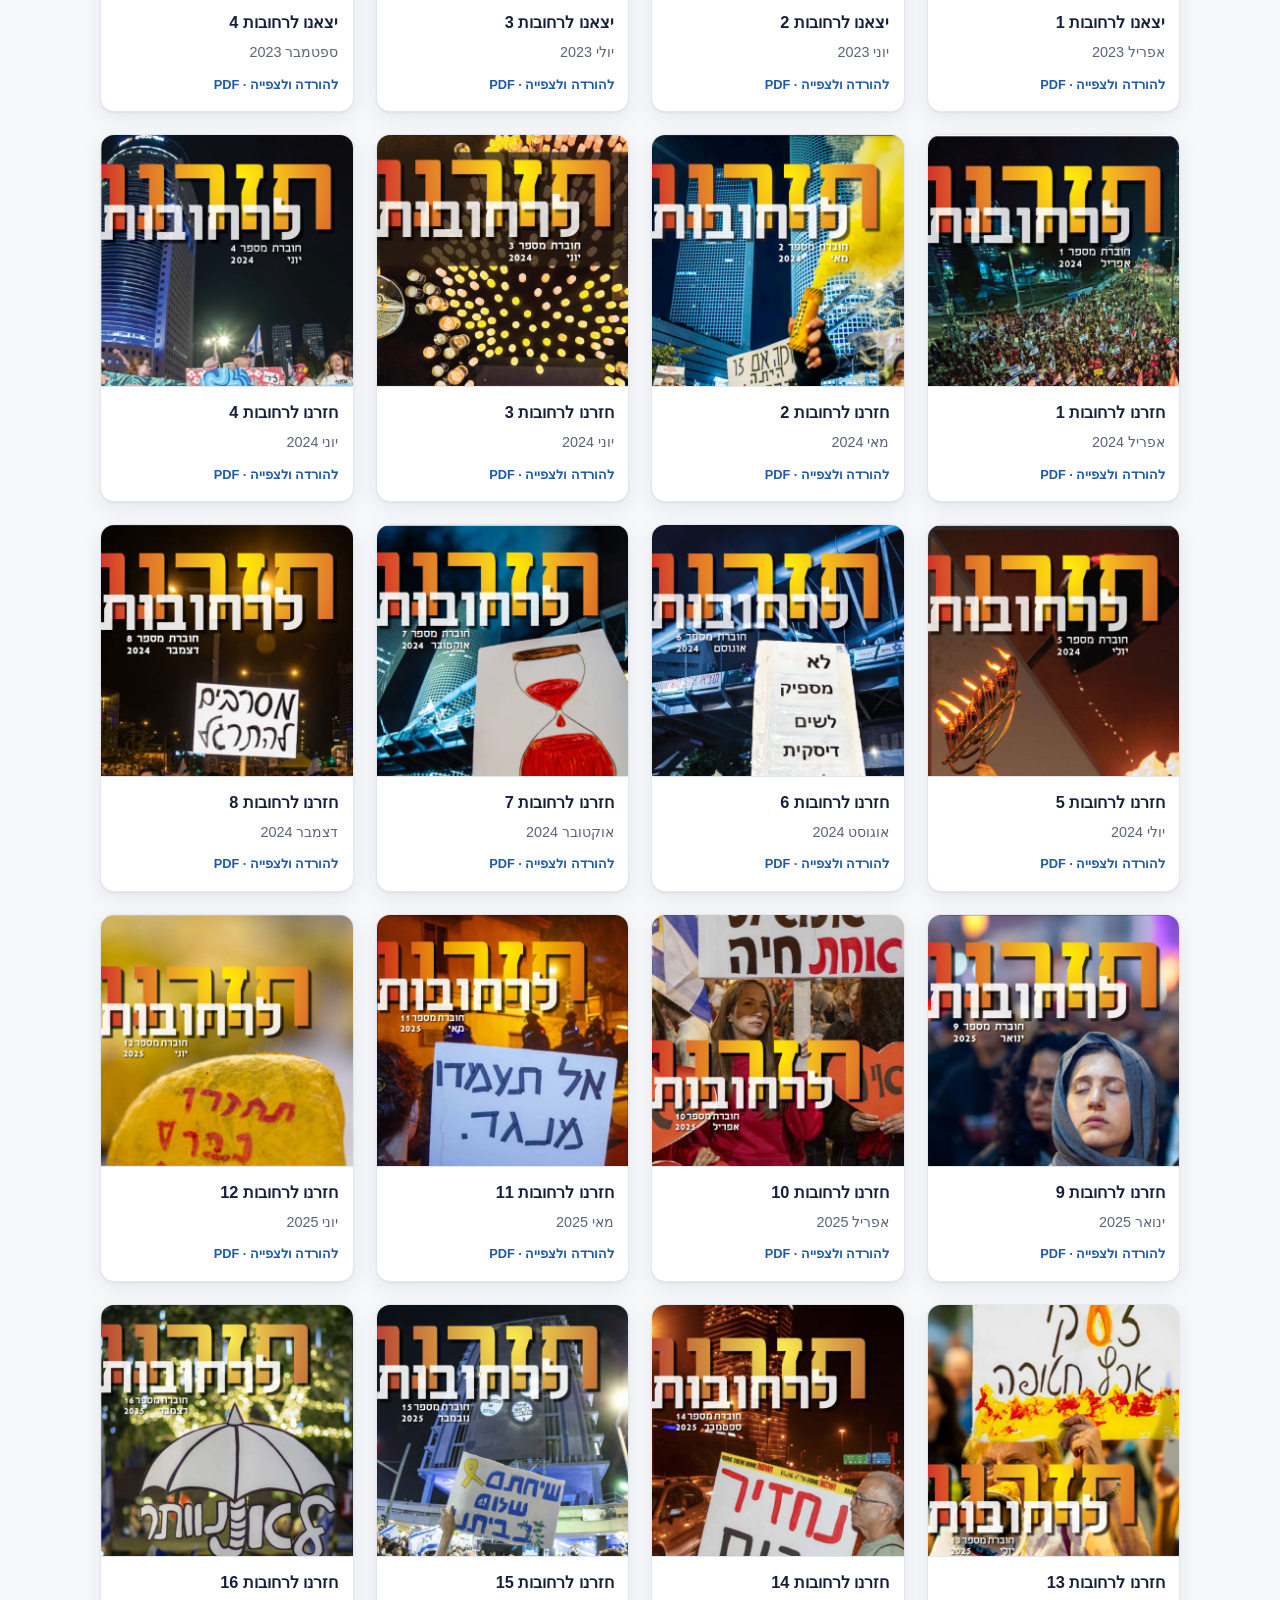
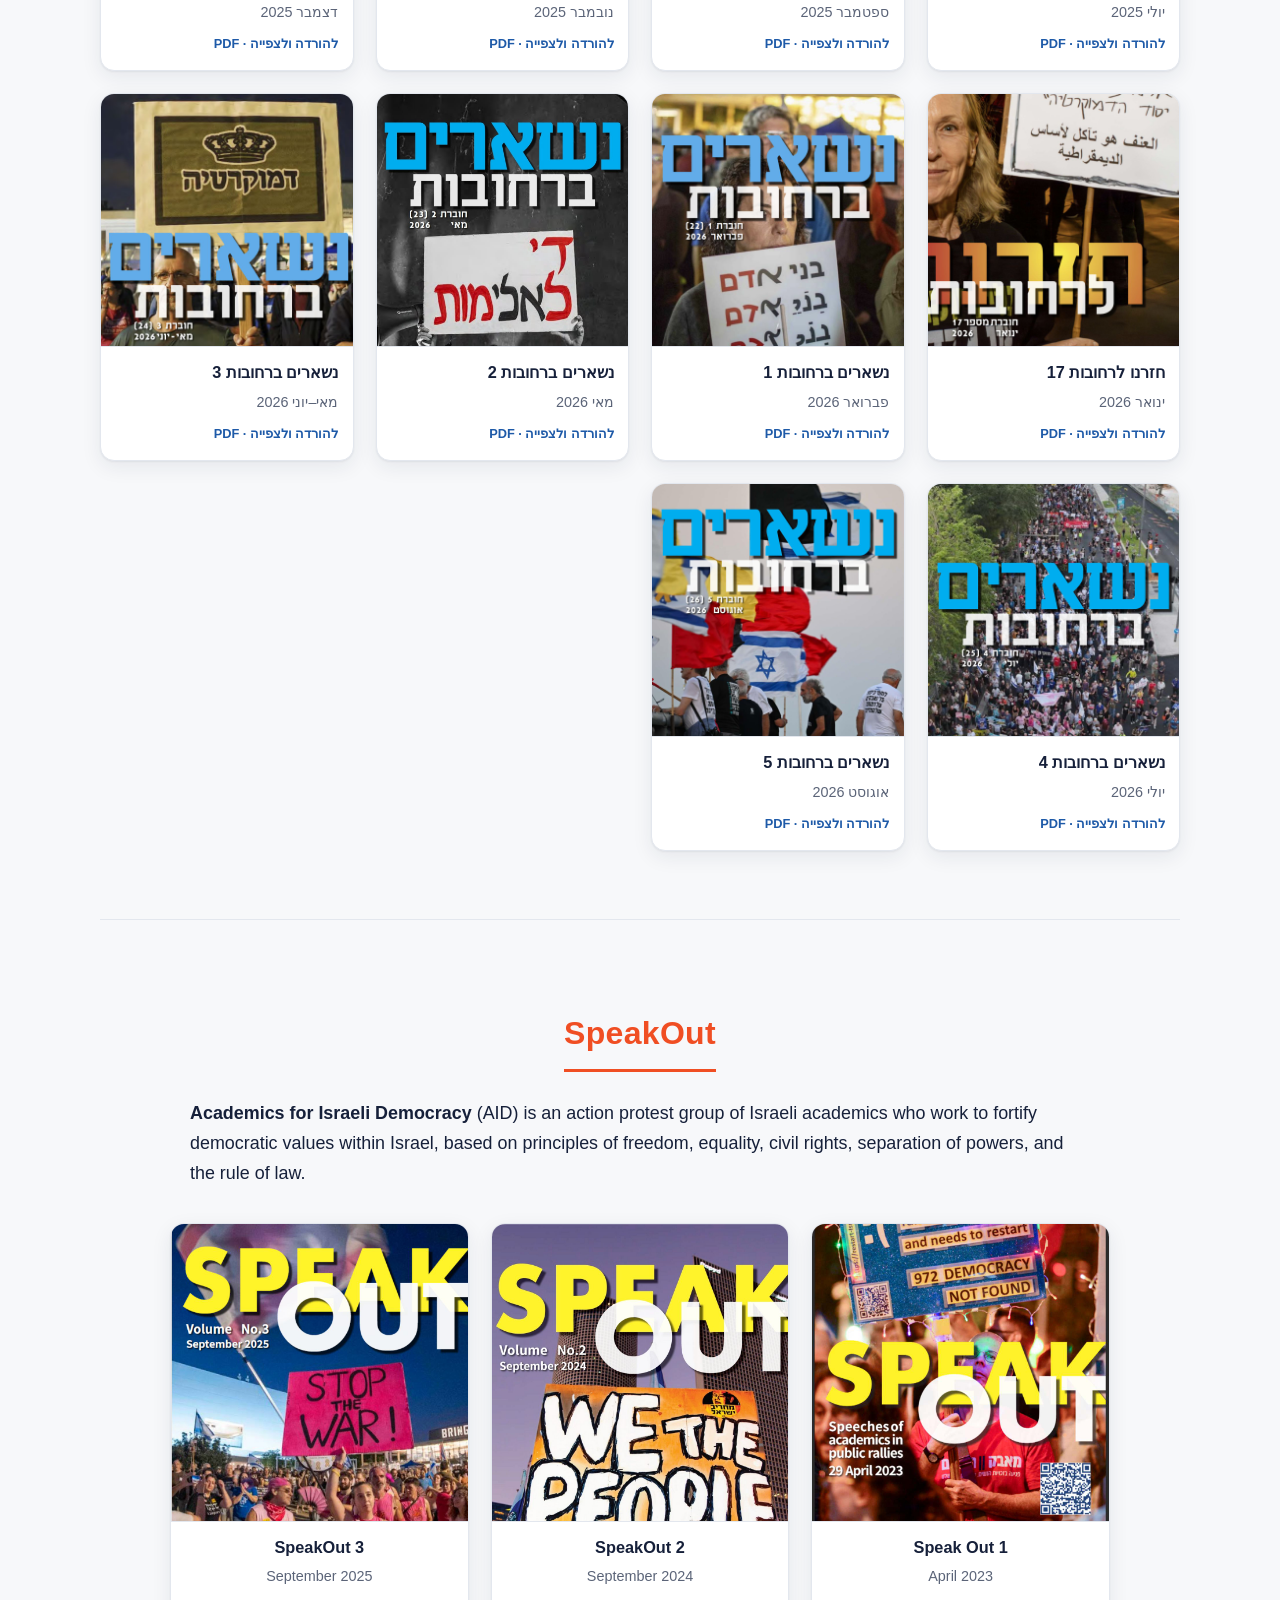
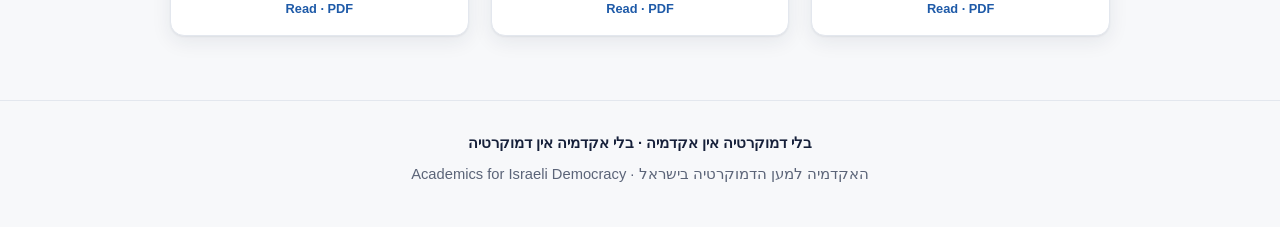
==== commit 5e7adefa: "Add booklet: נשארים ברחובות 5 — חוברת 5 (26), אוגוסט 2026 Cover from PDF page 1, cropped slightly ab" ====
--- a/index.html
+++ b/index.html
@@ -25,8 +25,8 @@
 
     <section class="intro">
       <div class="col">
-        <p>במוצאי שבת, 29 באפריל 2023, ח׳ באייר תשפ״ג, עלו אקדמאיות ואקדמאים לבמות בשלושים וחמישה מוקדי מחאה, מאילת ועד קריית שמונה, ואמרו בקול אחד דבר שנשמע אז מובן מאליו, שבלי דמוקרטיה אין אקדמיה ובלי אקדמיה אין דמוקרטיה. התגייסות רחבה כזאת אינה מובנת מאליה, משום שהדיון האקדמי בנוי על ספק ועל מחלוקת, ואף על פי כן התגבש קונצנזוס לארכה ולרוחבה של האקדמיה. הנאומים של אותו ערב, של חתני פרס נובל ופרס ישראל, של נשיאים ורקטורים ושל חברות וחברי סגל מן השורה, כונסו בחוברת הראשונה. מאז ראו אור עשרים וחמש חוברות בעברית ושלוש באנגלית.</p>
-        <p>שלושה שמות נשאה הסדרה. <strong>״יצאנו לרחובות״</strong>, כשהבנו שמתרחשת כאן הפיכה משטרית. <strong>״חזרנו לרחובות״</strong>, אחרי ההפוגה שכפה השבעה באוקטובר, כשהתברר שהמלחמה והאבל אינם עוצרים את ההפיכה אלא משמשים לה לעתים מסך עשן, וכשהמחאה נעשתה גם קריאה יומיומית להשבת החטופים. <strong>״נשארים ברחובות״</strong>, לאחר שכל החטופים שבו, החיים אל משפחותיהם וארבעים ושישה לקבורה, ומשהתברר שאין רגע אחד שבו אפשר לומר שהמאבק הושלם ואפשר לשוב הביתה. שינוי השם לא היה משחק לשוני אלא תיאור מדויק של ההתפכחות האזרחית שעברנו. עשרים וחמש החוברות הן תיעוד של תקופה היסטורית אחת.</p>
+        <p>במוצאי שבת, 29 באפריל 2023, ח׳ באייר תשפ״ג, עלו אקדמאיות ואקדמאים לבמות בשלושים וחמישה מוקדי מחאה, מאילת ועד קריית שמונה, ואמרו בקול אחד דבר שנשמע אז מובן מאליו, שבלי דמוקרטיה אין אקדמיה ובלי אקדמיה אין דמוקרטיה. התגייסות רחבה כזאת אינה מובנת מאליה, משום שהדיון האקדמי בנוי על ספק ועל מחלוקת, ואף על פי כן התגבש קונצנזוס לארכה ולרוחבה של האקדמיה. הנאומים של אותו ערב, של חתני פרס נובל ופרס ישראל, של נשיאים ורקטורים ושל חברות וחברי סגל מן השורה, כונסו בחוברת הראשונה. מאז ראו אור עשרים ושש חוברות בעברית ושלוש באנגלית.</p>
+        <p>שלושה שמות נשאה הסדרה. <strong>״יצאנו לרחובות״</strong>, כשהבנו שמתרחשת כאן הפיכה משטרית. <strong>״חזרנו לרחובות״</strong>, אחרי ההפוגה שכפה השבעה באוקטובר, כשהתברר שהמלחמה והאבל אינם עוצרים את ההפיכה אלא משמשים לה לעתים מסך עשן, וכשהמחאה נעשתה גם קריאה יומיומית להשבת החטופים. <strong>״נשארים ברחובות״</strong>, לאחר שכל החטופים שבו, החיים אל משפחותיהם וארבעים ושישה לקבורה, ומשהתברר שאין רגע אחד שבו אפשר לומר שהמאבק הושלם ואפשר לשוב הביתה. שינוי השם לא היה משחק לשוני אלא תיאור מדויק של ההתפכחות האזרחית שעברנו. עשרים ושש החוברות הן תיעוד של תקופה היסטורית אחת.</p>
         <p>מי שיקרא בהן ברצף ימצא הרבה יותר מנאומי אקדמאים. יש בהן אימהות ואבות שכולים, בני משפחות של חטופים ופדויי שבי, מפונים מן העוטף ומן הצפון, אזרחים ערבים הנאבקים על עצם הזכות לביטחון אישי, מחנכים, עיתונאיות, משפטנים, רופאים, מפקדים לשעבר, סטודנטים וסופרים. יש בהן גם מכתבי הנהלות האוניברסיטאות והמכללות, גילויי דעת של אגודות הסטודנטים והחלטות סנאט, מן הימים שבהם ״בלי דמוקרטיה אין אקדמיה״ חדל להיות סיסמה והפך לתיאור מצב.</p>
         <p>התמונות המלוות כל עמוד ועמוד הן פרי שיתוף פעולה מתמשך עם סיירת הצילום והרחפנים, קהילה של מתנדבות ומתנדבים המתעדים את המחאה מן הקרקע ומן האוויר, בתל אביב ובחיפה, בירושלים ובבאר שבע, בשער הנגב ובעשרות צמתים ברחבי הארץ. הם עומדים שם בגשם ובחום, שבוע אחר שבוע, ומראים לנו את מה שאיננו יכולים לראות בעצמנו, את גודלנו. שמותיהם מופיעים לצד כל תצלום ובעמוד התודות של כל חוברת, וזו ההוקרה המעטה שביכולתנו להעניק להם.</p>
         <p>מילים הנאמרות בכיכר מתאדות עם כיבוי הרמקול. מילים כתובות נשארות. החוברות האלה הן פרוטוקול של חברה אזרחית שסירבה להתרגל, ועדות לדורות הבאים שהיו כאן מי שלא שתקו.</p>
@@ -233,6 +233,14 @@
         <div class="meta">
           <div class="title">נשארים ברחובות 4</div>
           <div class="date">יולי 2026</div>
+          <span class="pdf-tag">להורדה ולצפייה · PDF</span>
+        </div>
+      </a>
+      <a class="card" href="assets/pdfs/29.pdf" target="_blank" rel="noopener" aria-label="פתיחת החוברת נשארים ברחובות 5 (אוגוסט 2026) בפורמט PDF">
+        <img src="assets/covers/29.jpg" alt="נשארים ברחובות 5 – אוגוסט 2026" loading="lazy" width="1024" height="1024">
+        <div class="meta">
+          <div class="title">נשארים ברחובות 5</div>
+          <div class="date">אוגוסט 2026</div>
           <span class="pdf-tag">להורדה ולצפייה · PDF</span>
         </div>
       </a>
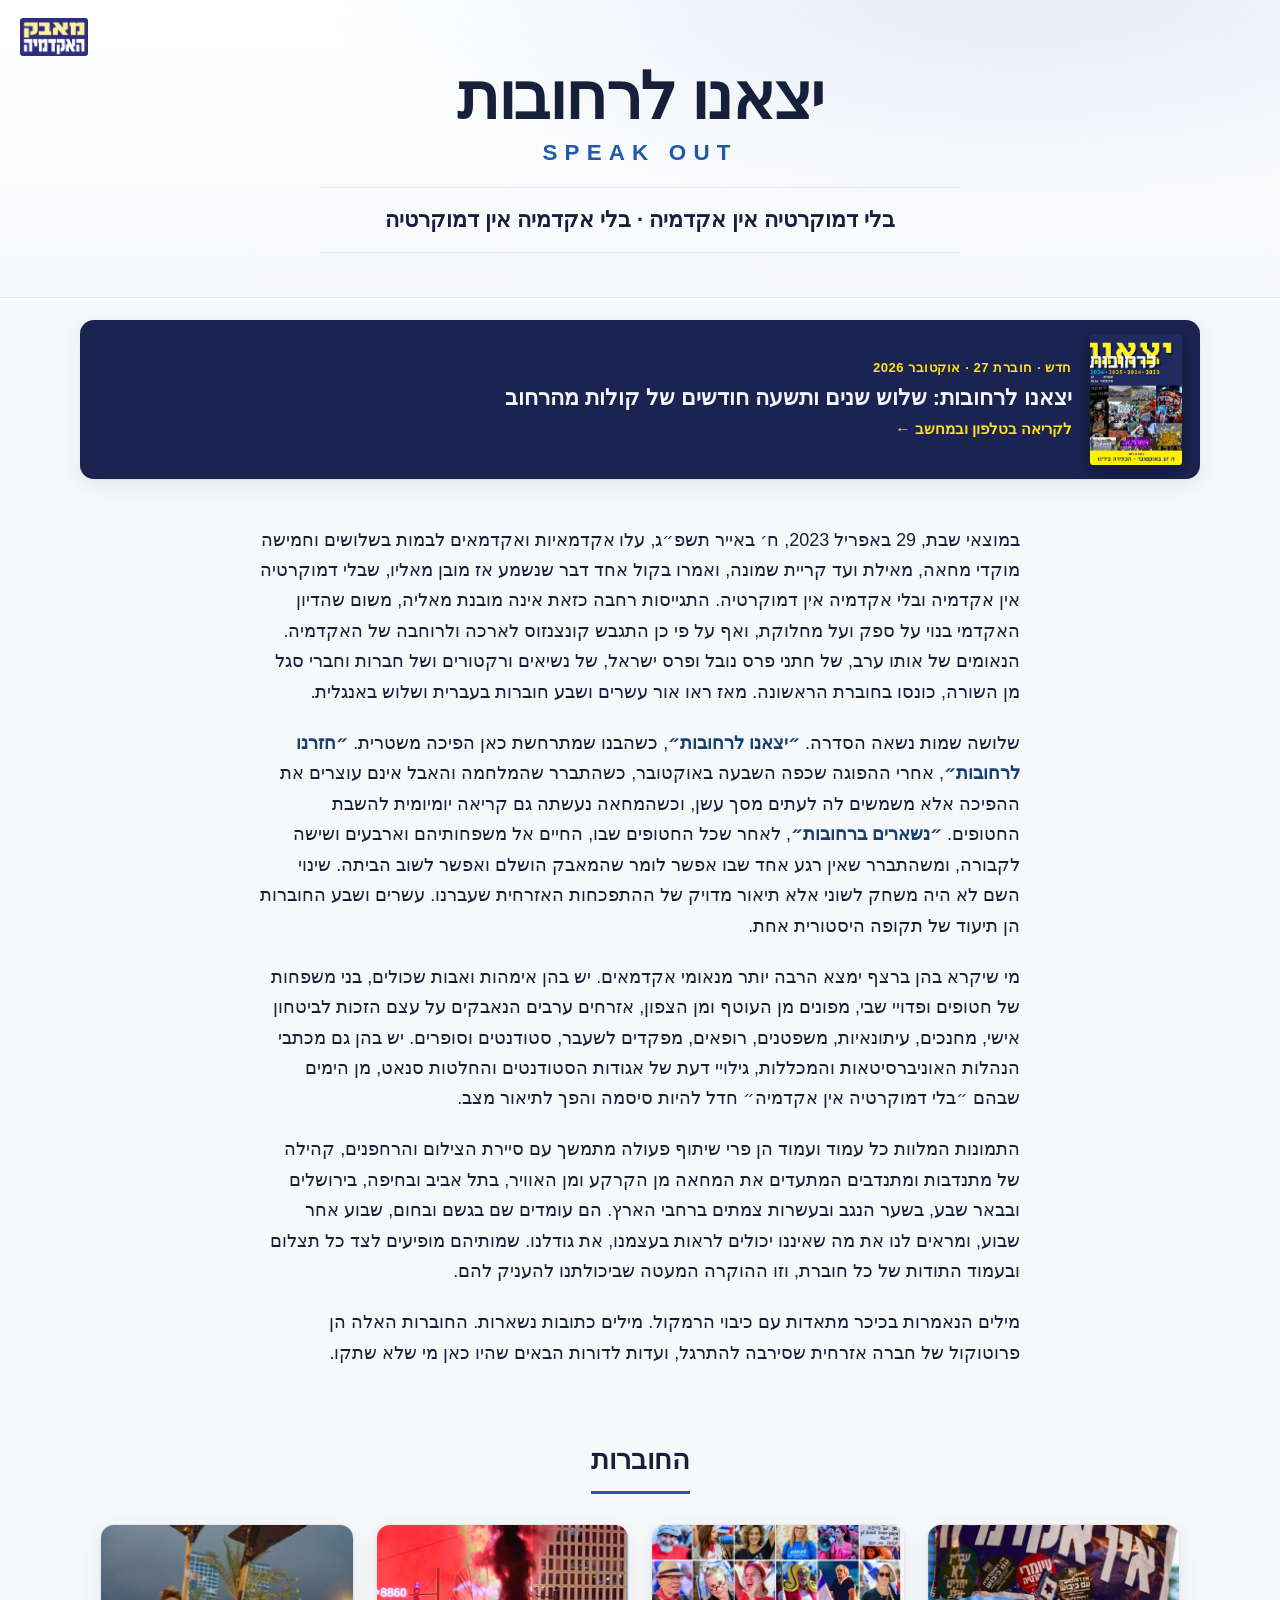
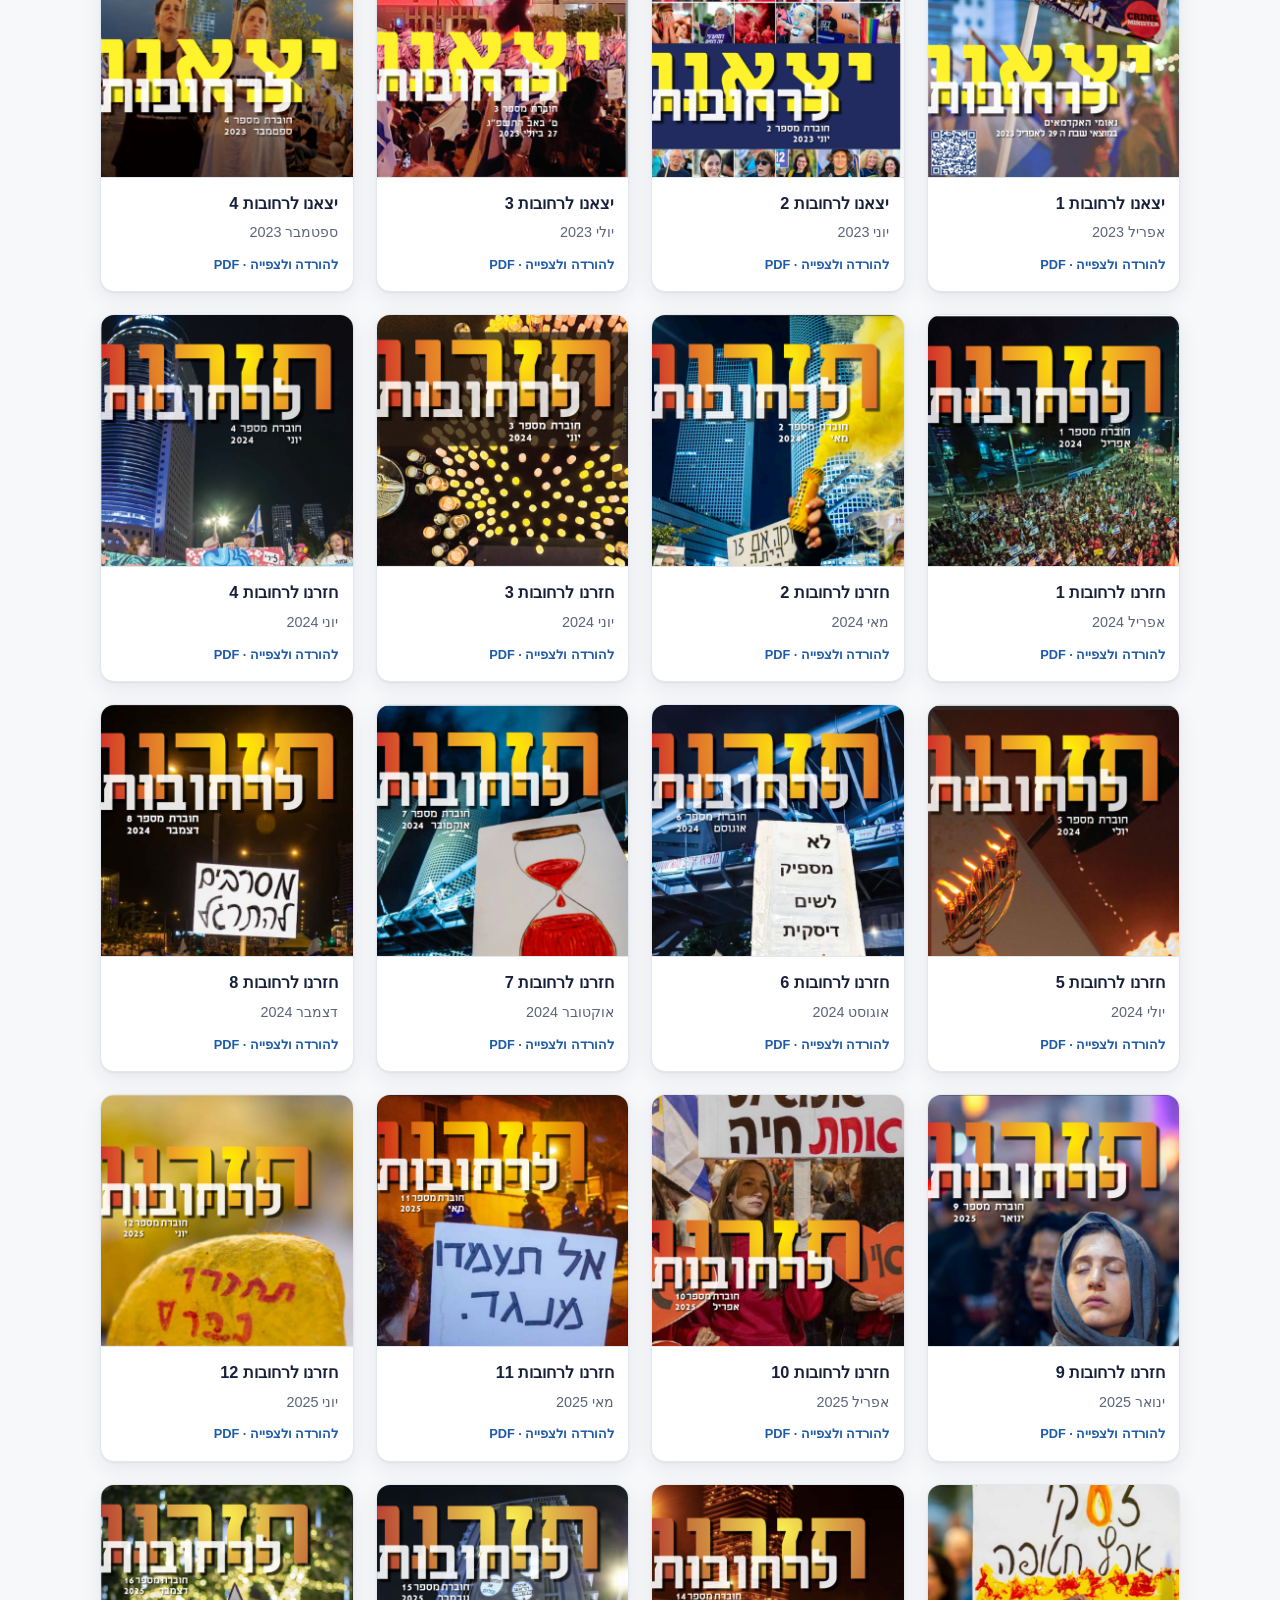
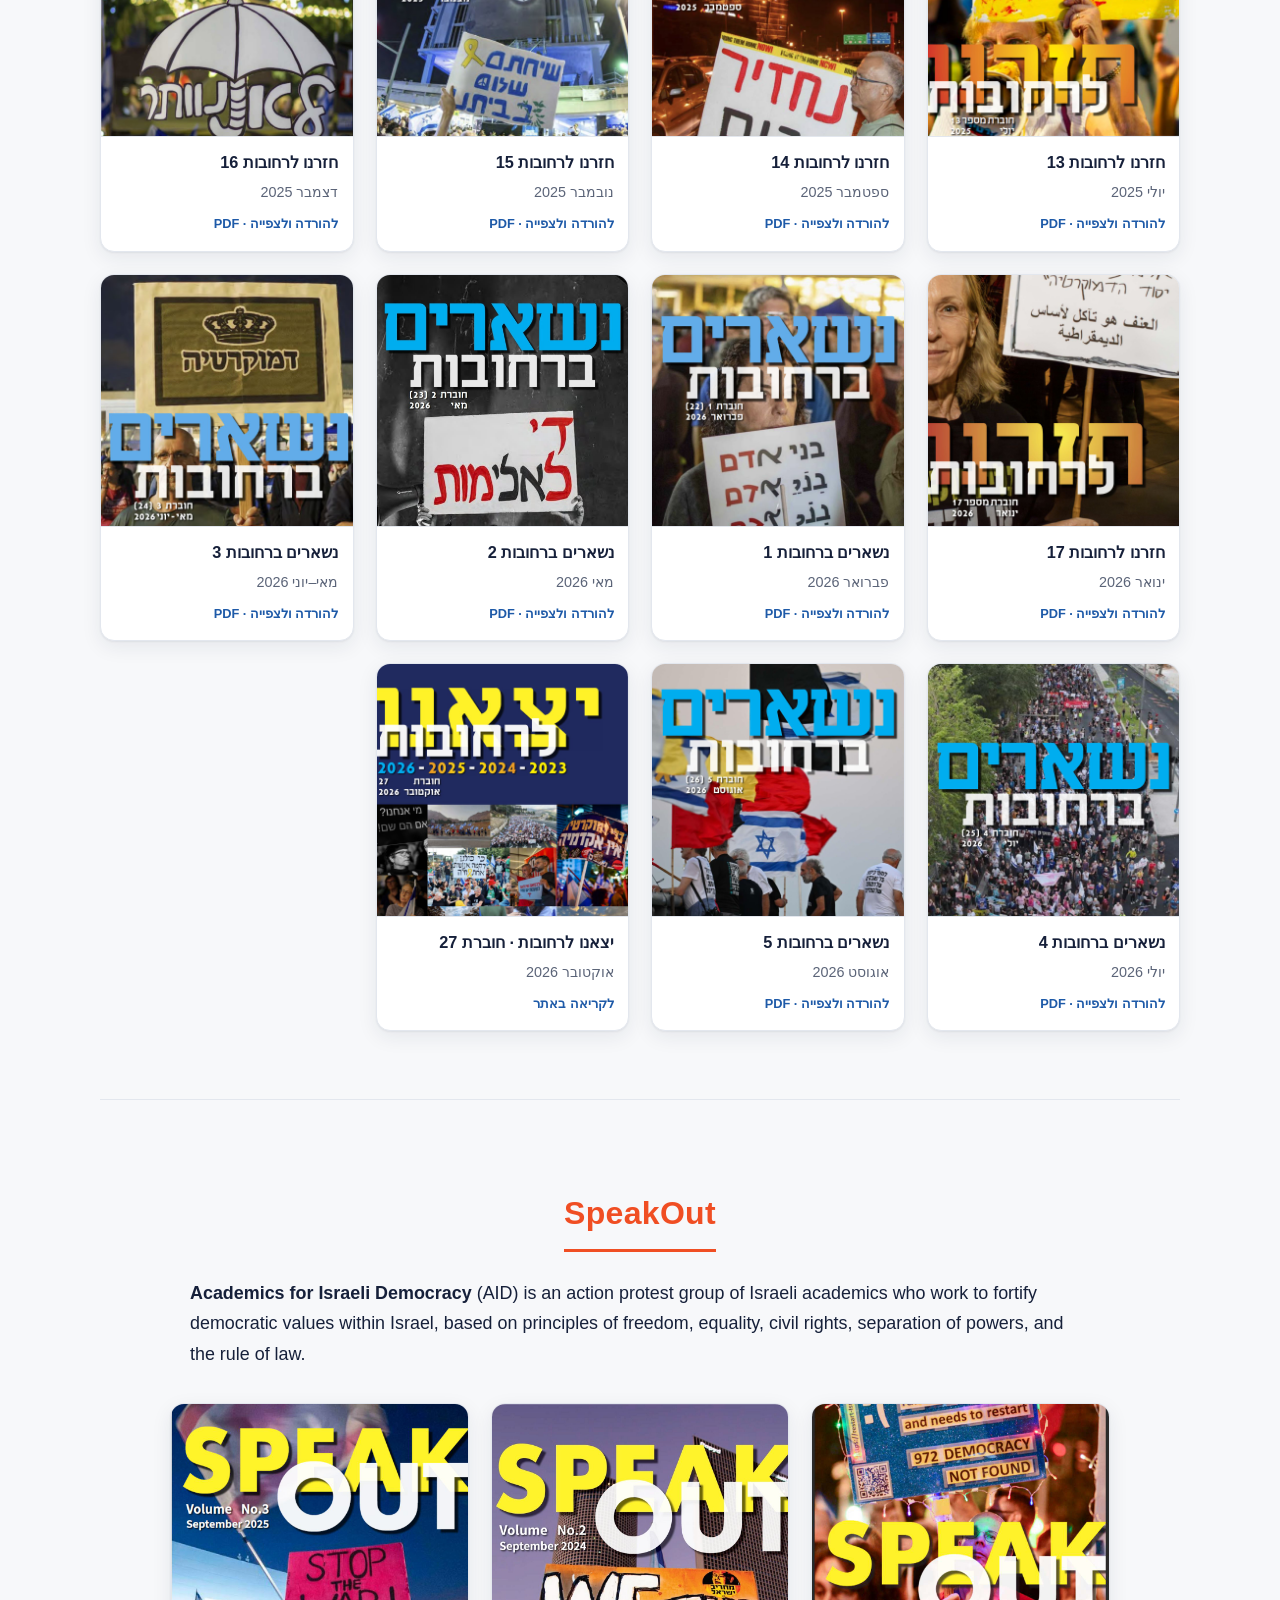
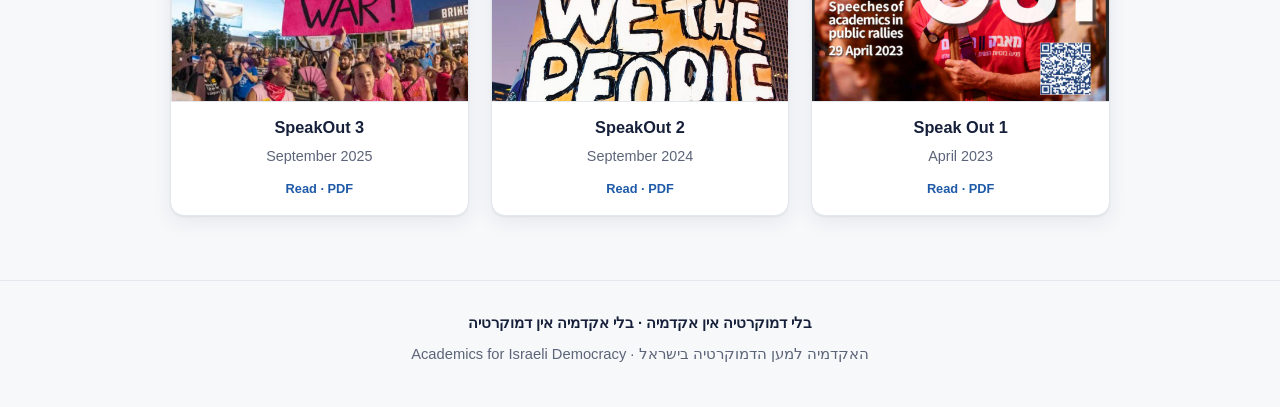
==== commit 8a5ec1fc: "חוברת 27: גרסה דיגיטלית ב־/27/, ה־PDF, כרטיס ובאנר בדף הבית Co-Authored-By: Claude Opus 5 <noreply@a" ====
--- a/index.html
+++ b/index.html
@@ -8,6 +8,12 @@
 <meta property="og:title" content="יצאנו לרחובות | SPEAK OUT">
 <meta property="og:description" content="אוסף החוברות של האקדמיה למען הדמוקרטיה בישראל.">
 <meta property="og:type" content="website">
+<meta property="og:url" content="https://www.matehaacademia.org/">
+<meta property="og:image" content="https://www.matehaacademia.org/27/og.jpg">
+<meta property="og:image:width" content="1200">
+<meta property="og:image:height" content="630">
+<meta name="twitter:card" content="summary_large_image">
+<link rel="canonical" href="https://www.matehaacademia.org/">
 <link rel="icon" href="data:image/svg+xml,%3Csvg xmlns='http://www.w3.org/2000/svg' viewBox='0 0 100 100'%3E%3Crect width='100' height='100' rx='20' fill='%231e5aa8'/%3E%3Ctext x='50' y='72' font-size='60' text-anchor='middle' fill='white' font-family='Arial'%3E%D7%99%3C/text%3E%3C/svg%3E">
 <link rel="stylesheet" href="styles.css">
 </head>
@@ -21,12 +27,21 @@
     </div>
   </header>
 
+  <a class="new27" href="27/">
+    <img src="27/cover.jpg" alt="" width="900" height="1273" loading="eager">
+    <span class="new27-text">
+      <span class="new27-kicker">חדש · חוברת 27 · אוקטובר 2026</span>
+      <span class="new27-title">יצאנו לרחובות: שלוש שנים ותשעה חודשים של קולות מהרחוב</span>
+      <span class="new27-cta">לקריאה בטלפון ובמחשב ←</span>
+    </span>
+  </a>
+
   <main class="wrap">
 
     <section class="intro">
       <div class="col">
-        <p>במוצאי שבת, 29 באפריל 2023, ח׳ באייר תשפ״ג, עלו אקדמאיות ואקדמאים לבמות בשלושים וחמישה מוקדי מחאה, מאילת ועד קריית שמונה, ואמרו בקול אחד דבר שנשמע אז מובן מאליו, שבלי דמוקרטיה אין אקדמיה ובלי אקדמיה אין דמוקרטיה. התגייסות רחבה כזאת אינה מובנת מאליה, משום שהדיון האקדמי בנוי על ספק ועל מחלוקת, ואף על פי כן התגבש קונצנזוס לארכה ולרוחבה של האקדמיה. הנאומים של אותו ערב, של חתני פרס נובל ופרס ישראל, של נשיאים ורקטורים ושל חברות וחברי סגל מן השורה, כונסו בחוברת הראשונה. מאז ראו אור עשרים ושש חוברות בעברית ושלוש באנגלית.</p>
-        <p>שלושה שמות נשאה הסדרה. <strong>״יצאנו לרחובות״</strong>, כשהבנו שמתרחשת כאן הפיכה משטרית. <strong>״חזרנו לרחובות״</strong>, אחרי ההפוגה שכפה השבעה באוקטובר, כשהתברר שהמלחמה והאבל אינם עוצרים את ההפיכה אלא משמשים לה לעתים מסך עשן, וכשהמחאה נעשתה גם קריאה יומיומית להשבת החטופים. <strong>״נשארים ברחובות״</strong>, לאחר שכל החטופים שבו, החיים אל משפחותיהם וארבעים ושישה לקבורה, ומשהתברר שאין רגע אחד שבו אפשר לומר שהמאבק הושלם ואפשר לשוב הביתה. שינוי השם לא היה משחק לשוני אלא תיאור מדויק של ההתפכחות האזרחית שעברנו. עשרים ושש החוברות הן תיעוד של תקופה היסטורית אחת.</p>
+        <p>במוצאי שבת, 29 באפריל 2023, ח׳ באייר תשפ״ג, עלו אקדמאיות ואקדמאים לבמות בשלושים וחמישה מוקדי מחאה, מאילת ועד קריית שמונה, ואמרו בקול אחד דבר שנשמע אז מובן מאליו, שבלי דמוקרטיה אין אקדמיה ובלי אקדמיה אין דמוקרטיה. התגייסות רחבה כזאת אינה מובנת מאליה, משום שהדיון האקדמי בנוי על ספק ועל מחלוקת, ואף על פי כן התגבש קונצנזוס לארכה ולרוחבה של האקדמיה. הנאומים של אותו ערב, של חתני פרס נובל ופרס ישראל, של נשיאים ורקטורים ושל חברות וחברי סגל מן השורה, כונסו בחוברת הראשונה. מאז ראו אור עשרים ושבע חוברות בעברית ושלוש באנגלית.</p>
+        <p>שלושה שמות נשאה הסדרה. <strong>״יצאנו לרחובות״</strong>, כשהבנו שמתרחשת כאן הפיכה משטרית. <strong>״חזרנו לרחובות״</strong>, אחרי ההפוגה שכפה השבעה באוקטובר, כשהתברר שהמלחמה והאבל אינם עוצרים את ההפיכה אלא משמשים לה לעתים מסך עשן, וכשהמחאה נעשתה גם קריאה יומיומית להשבת החטופים. <strong>״נשארים ברחובות״</strong>, לאחר שכל החטופים שבו, החיים אל משפחותיהם וארבעים ושישה לקבורה, ומשהתברר שאין רגע אחד שבו אפשר לומר שהמאבק הושלם ואפשר לשוב הביתה. שינוי השם לא היה משחק לשוני אלא תיאור מדויק של ההתפכחות האזרחית שעברנו. עשרים ושבע החוברות הן תיעוד של תקופה היסטורית אחת.</p>
         <p>מי שיקרא בהן ברצף ימצא הרבה יותר מנאומי אקדמאים. יש בהן אימהות ואבות שכולים, בני משפחות של חטופים ופדויי שבי, מפונים מן העוטף ומן הצפון, אזרחים ערבים הנאבקים על עצם הזכות לביטחון אישי, מחנכים, עיתונאיות, משפטנים, רופאים, מפקדים לשעבר, סטודנטים וסופרים. יש בהן גם מכתבי הנהלות האוניברסיטאות והמכללות, גילויי דעת של אגודות הסטודנטים והחלטות סנאט, מן הימים שבהם ״בלי דמוקרטיה אין אקדמיה״ חדל להיות סיסמה והפך לתיאור מצב.</p>
         <p>התמונות המלוות כל עמוד ועמוד הן פרי שיתוף פעולה מתמשך עם סיירת הצילום והרחפנים, קהילה של מתנדבות ומתנדבים המתעדים את המחאה מן הקרקע ומן האוויר, בתל אביב ובחיפה, בירושלים ובבאר שבע, בשער הנגב ובעשרות צמתים ברחבי הארץ. הם עומדים שם בגשם ובחום, שבוע אחר שבוע, ומראים לנו את מה שאיננו יכולים לראות בעצמנו, את גודלנו. שמותיהם מופיעים לצד כל תצלום ובעמוד התודות של כל חוברת, וזו ההוקרה המעטה שביכולתנו להעניק להם.</p>
         <p>מילים הנאמרות בכיכר מתאדות עם כיבוי הרמקול. מילים כתובות נשארות. החוברות האלה הן פרוטוקול של חברה אזרחית שסירבה להתרגל, ועדות לדורות הבאים שהיו כאן מי שלא שתקו.</p>
@@ -242,6 +257,14 @@
           <div class="title">נשארים ברחובות 5</div>
           <div class="date">אוגוסט 2026</div>
           <span class="pdf-tag">להורדה ולצפייה · PDF</span>
+        </div>
+      </a>
+      <a class="card" href="27/" aria-label="קריאת החוברת יצאנו לרחובות, חוברת 27 (אוקטובר 2026)">
+        <img src="assets/covers/30.jpg" alt="יצאנו לרחובות, חוברת 27 – אוקטובר 2026" loading="lazy" width="1024" height="1024">
+        <div class="meta">
+          <div class="title">יצאנו לרחובות · חוברת 27</div>
+          <div class="date">אוקטובר 2026</div>
+          <span class="pdf-tag">לקריאה באתר</span>
         </div>
       </a>
     </section>
--- a/styles.css
+++ b/styles.css
@@ -91,6 +91,21 @@
   padding: 14px 0;
 }
 
+/* ---------- New booklet banner ---------- */
+.new27 {
+  display: flex; align-items: center; gap: 18px; text-decoration: none; color: #f3f5fb;
+  background: #1b2450; max-width: var(--maxw); margin: 22px auto 0; border-radius: 14px; overflow: hidden;
+  padding: 14px 18px; box-shadow: var(--shadow);
+}
+.new27:hover, .new27:focus-visible { box-shadow: var(--shadow-hover); outline: none; }
+.new27:focus-visible { outline: 3px solid var(--accent); outline-offset: 2px; }
+.new27 img { width: 92px; height: auto; flex: none; border-radius: 3px; box-shadow: 0 6px 18px rgba(0,0,0,.4); }
+.new27-text { display: grid; gap: 4px; min-width: 0; }
+.new27-kicker { font-size: .82rem; font-weight: 800; letter-spacing: .04em; color: #ffe11f; }
+.new27-title { font-size: clamp(1.05rem, 2.6vw, 1.35rem); font-weight: 800; line-height: 1.3; }
+.new27-cta { font-size: .95rem; font-weight: 700; color: #ffe11f; }
+@media (max-width: 1160px) { .new27 { margin-left: 20px; margin-right: 20px; } }
+
 /* ---------- Intro ---------- */
 .intro { padding: 46px 0 8px; }
 .intro .col { max-width: 760px; margin: 0 auto; }
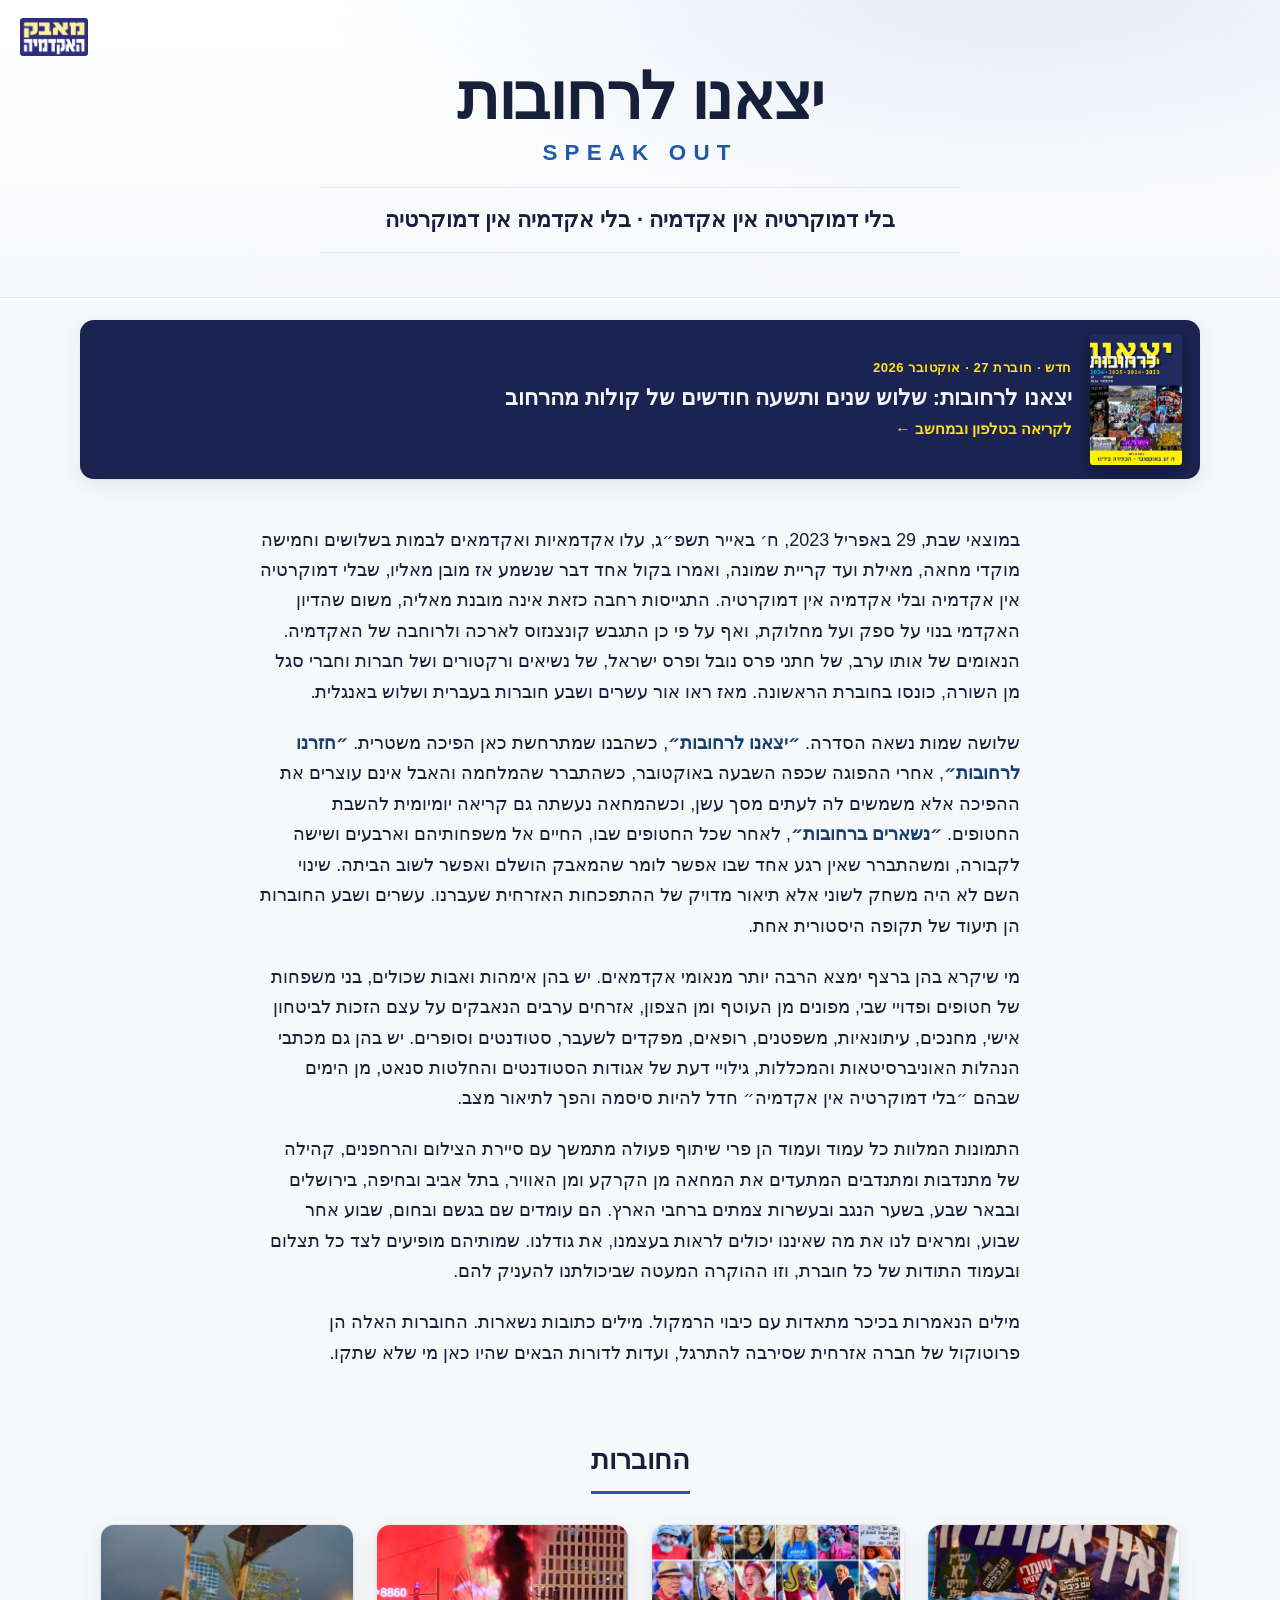
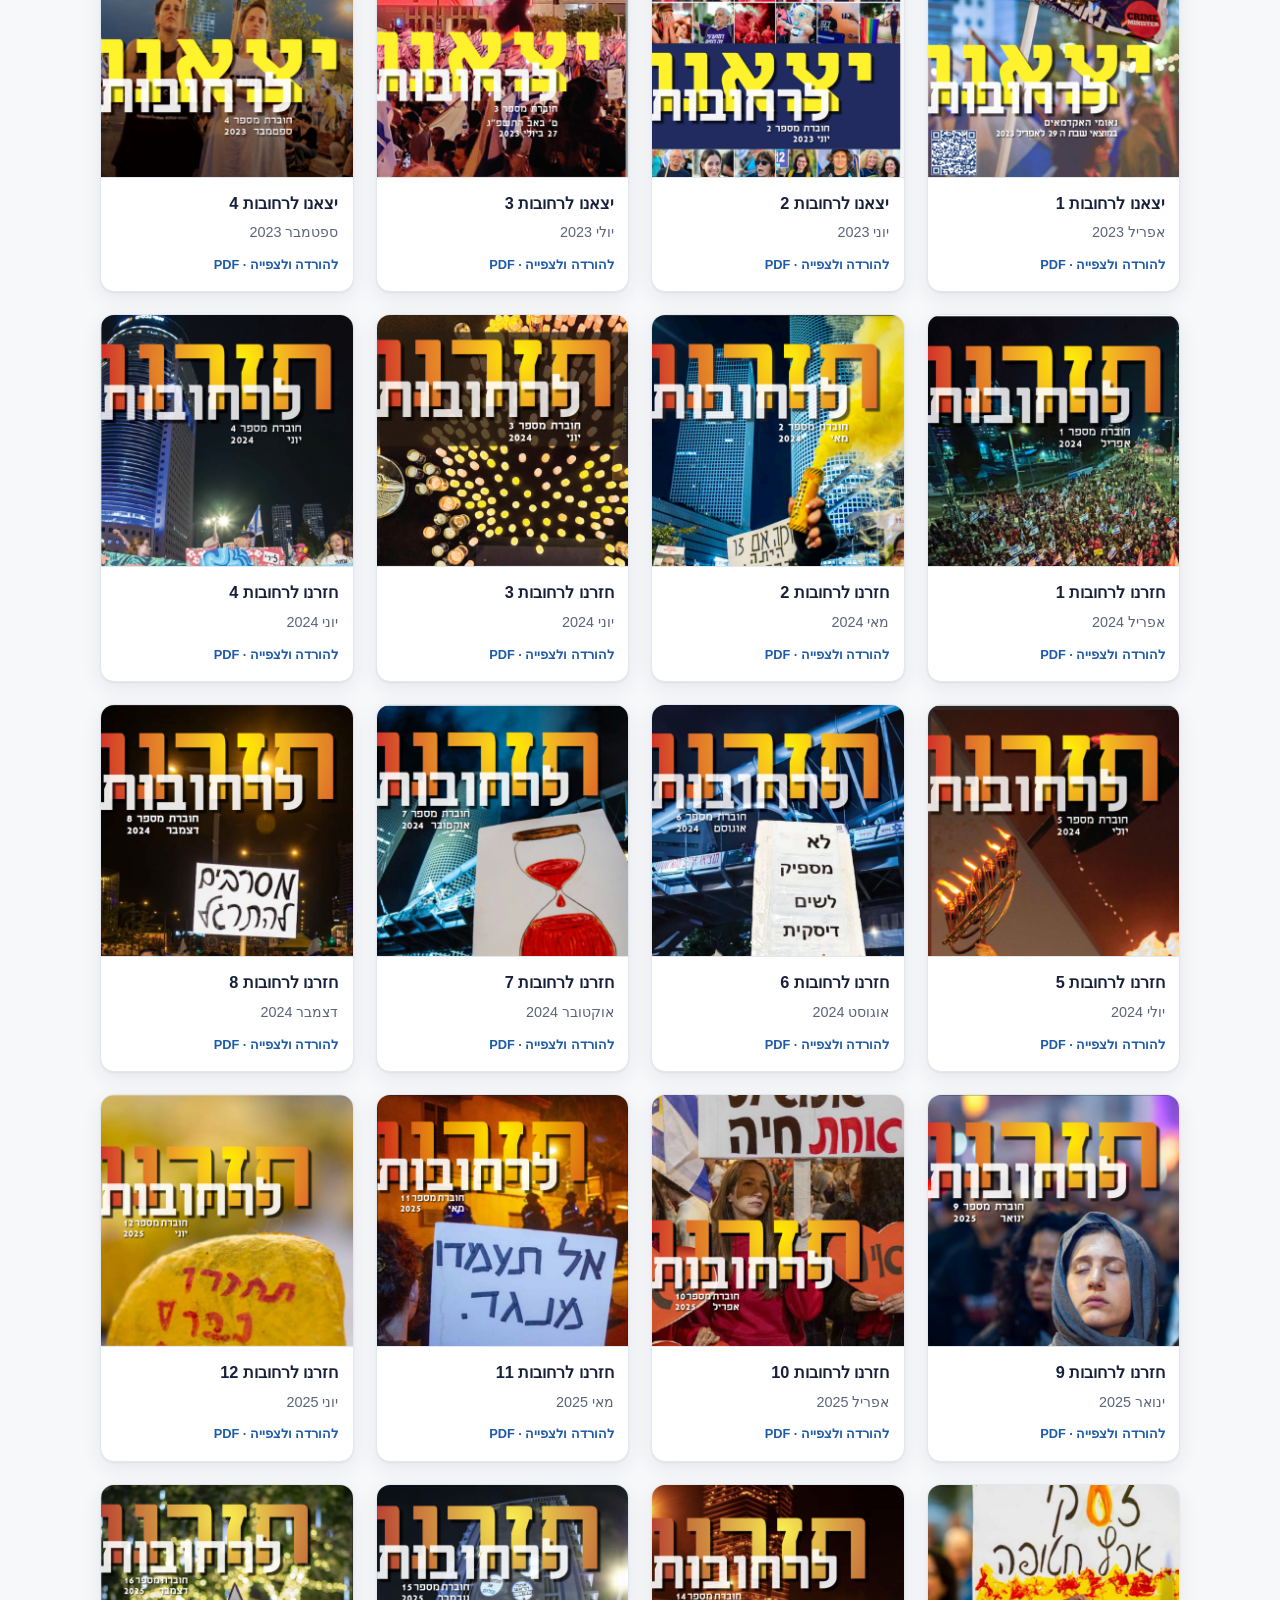
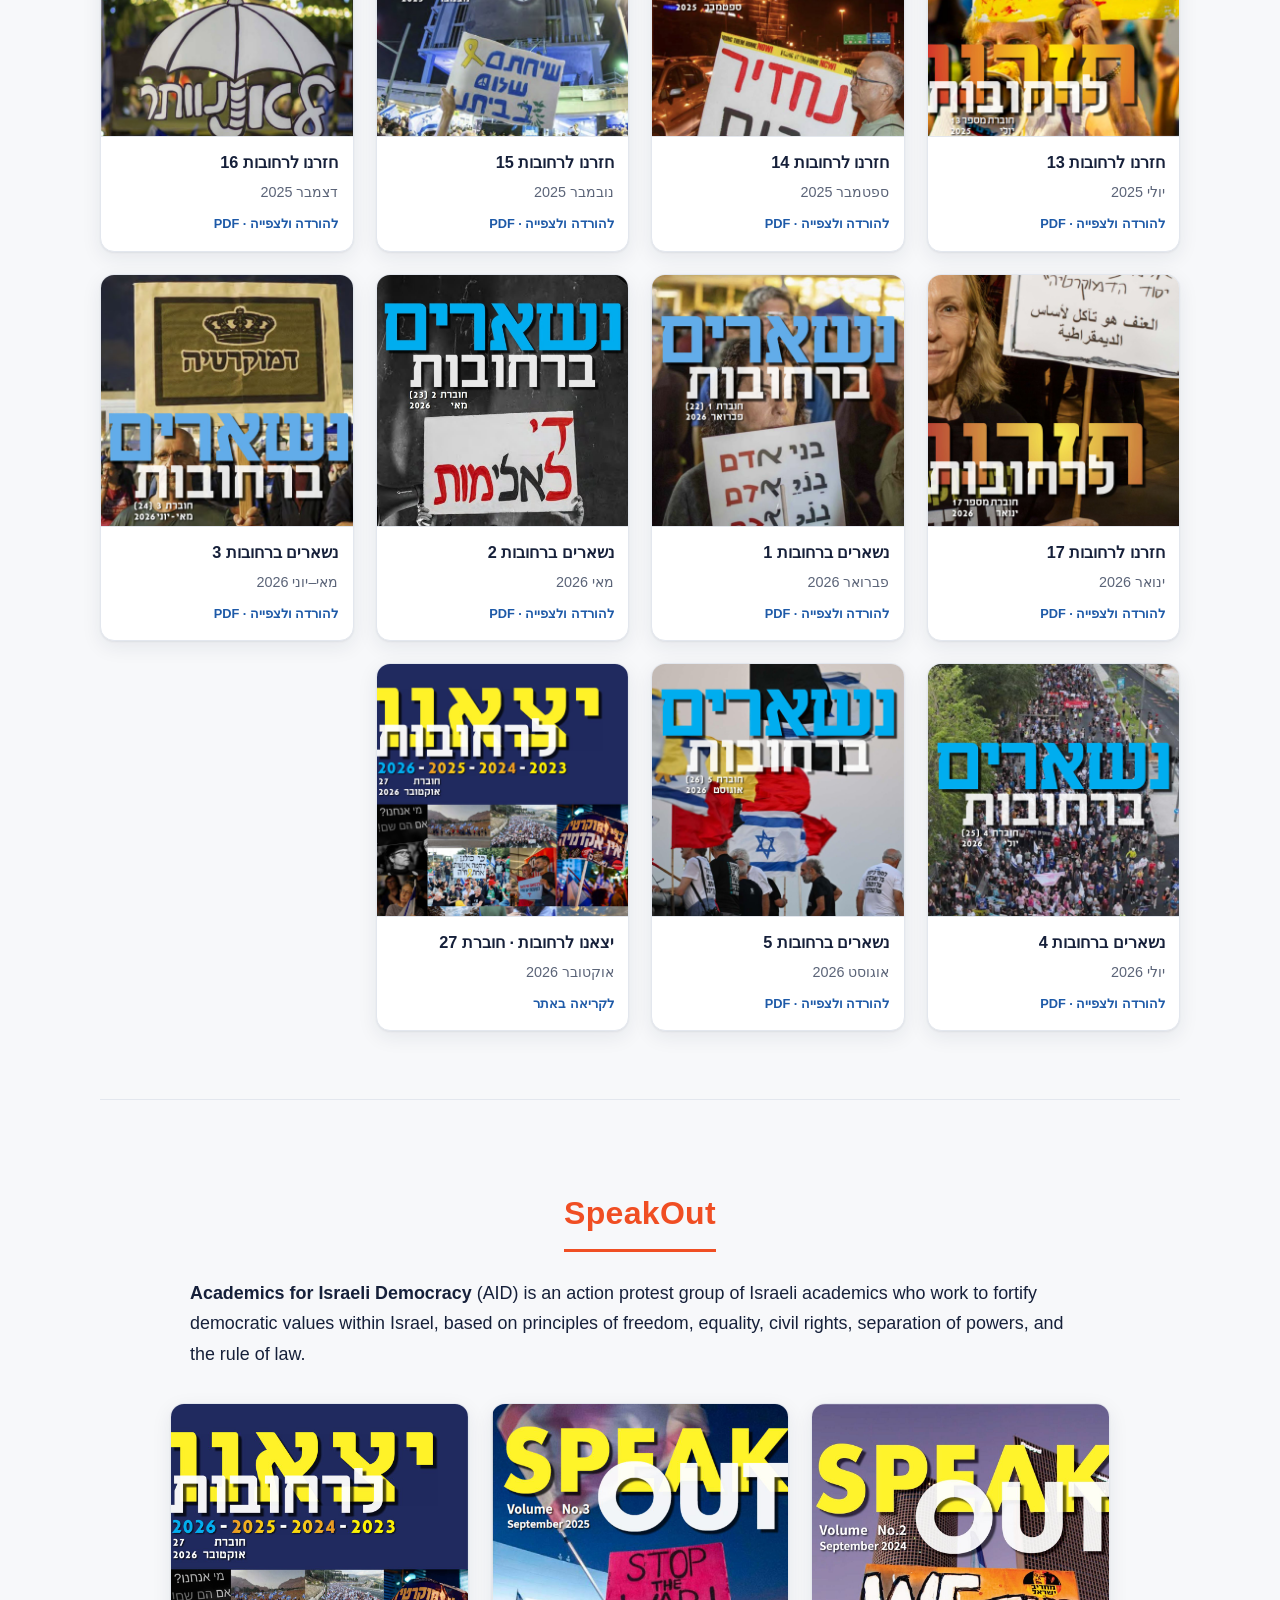
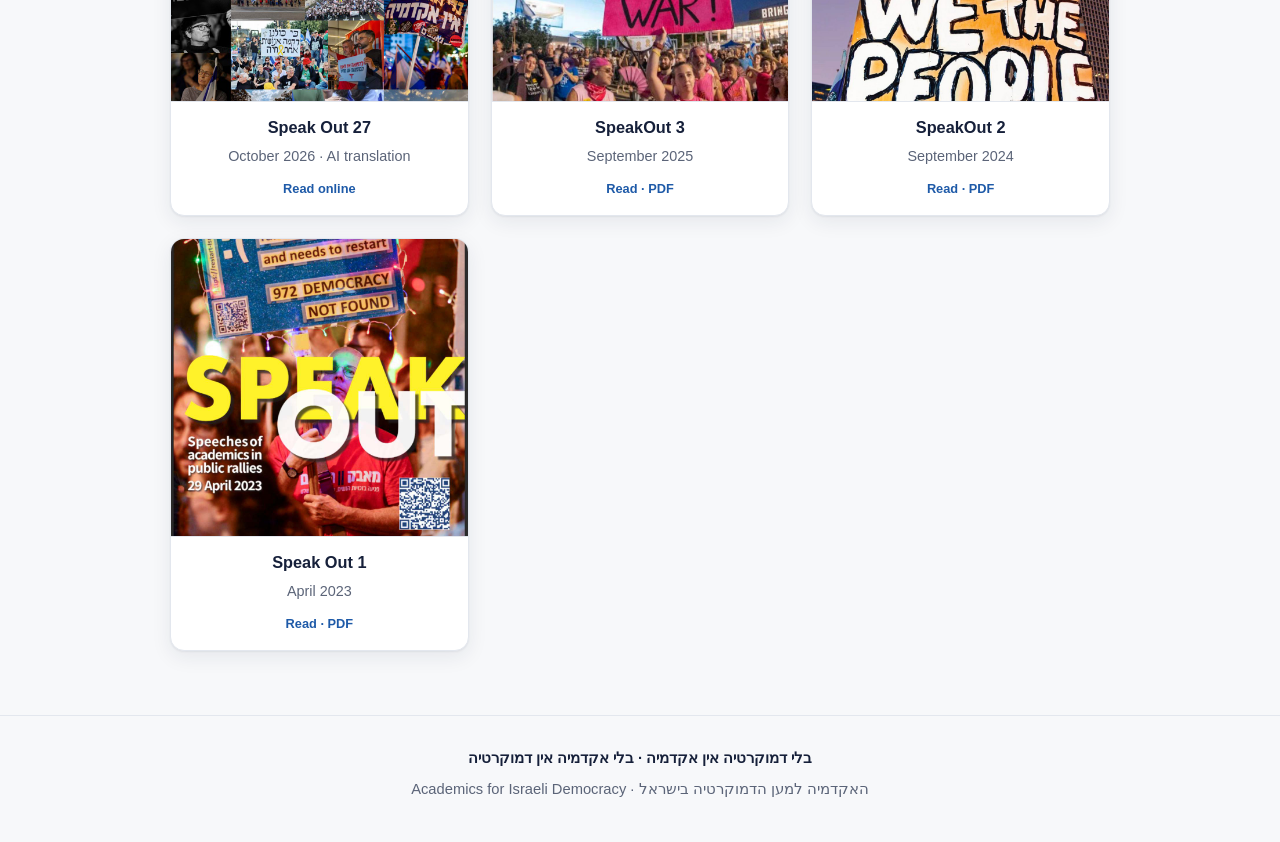
==== commit ac44b892: "חוברת 27: גרסה באנגלית ב־/27/en/ (תרגום בעזרת AI) העמוד האנגלי משתמש בתצלומים, ב־CSS וב־JS של העמוד " ====
--- a/index.html
+++ b/index.html
@@ -273,6 +273,14 @@
       <div class="section-head sp-head"><h2>SpeakOut</h2></div>
       <p class="sp-desc"><strong>Academics for Israeli Democracy</strong> (AID) is an action protest group of Israeli academics who work to fortify democratic values within Israel, based on principles of freedom, equality, civil rights, separation of powers, and the rule of law.</p>
       <div class="gallery sp-gallery">
+      <a class="card sp-card" href="27/en/" aria-label="Read Speak Out, Booklet 27 (October 2026), in English">
+        <img src="assets/covers/30.jpg" alt="Speak Out, Booklet 27 – October 2026" loading="lazy" width="1024" height="1024">
+        <div class="meta">
+          <div class="title">Speak Out 27</div>
+          <div class="date">October 2026 · AI translation</div>
+          <span class="pdf-tag">Read online</span>
+        </div>
+      </a>
       <a class="card sp-card" href="assets/pdfs/20.pdf" target="_blank" rel="noopener" aria-label="Open SpeakOut 3 (September 2025) PDF">
         <img src="assets/covers/20.jpg" alt="SpeakOut 3 – September 2025" loading="lazy" width="1024" height="1024">
         <div class="meta">
